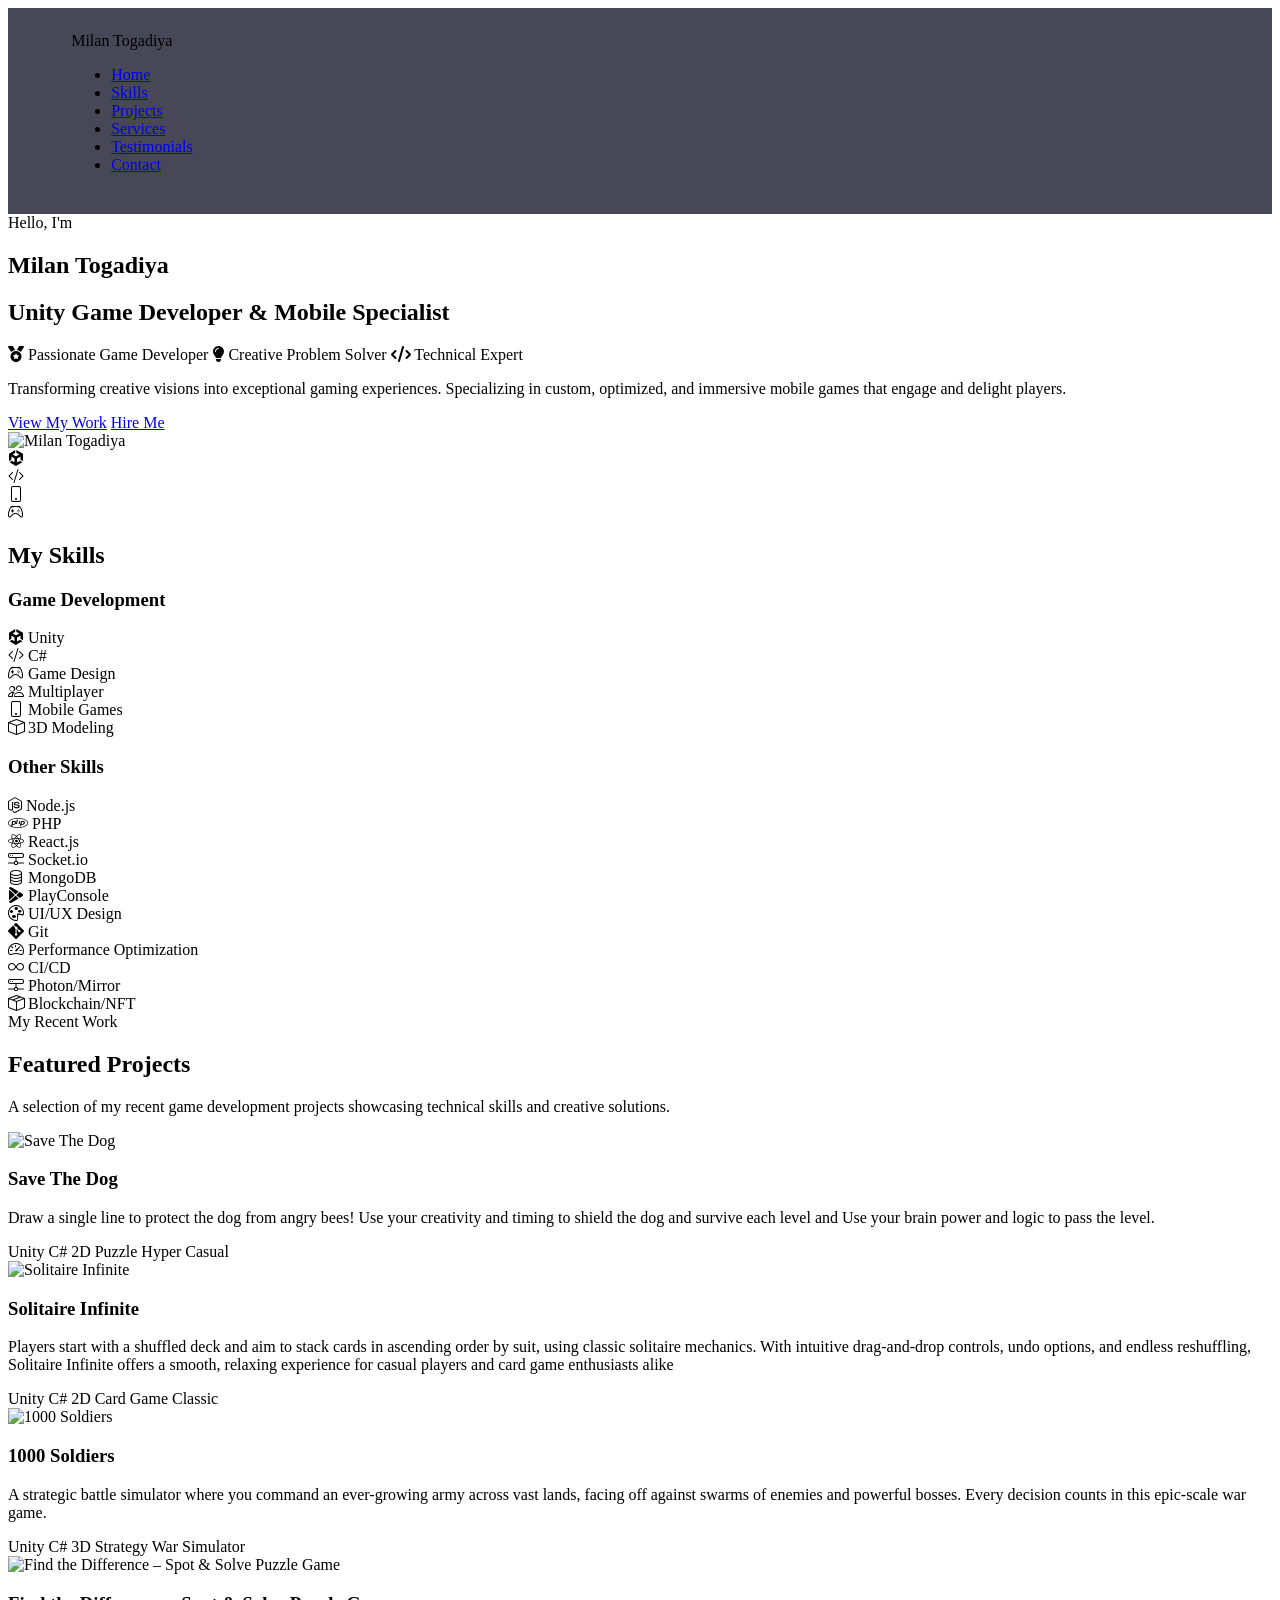
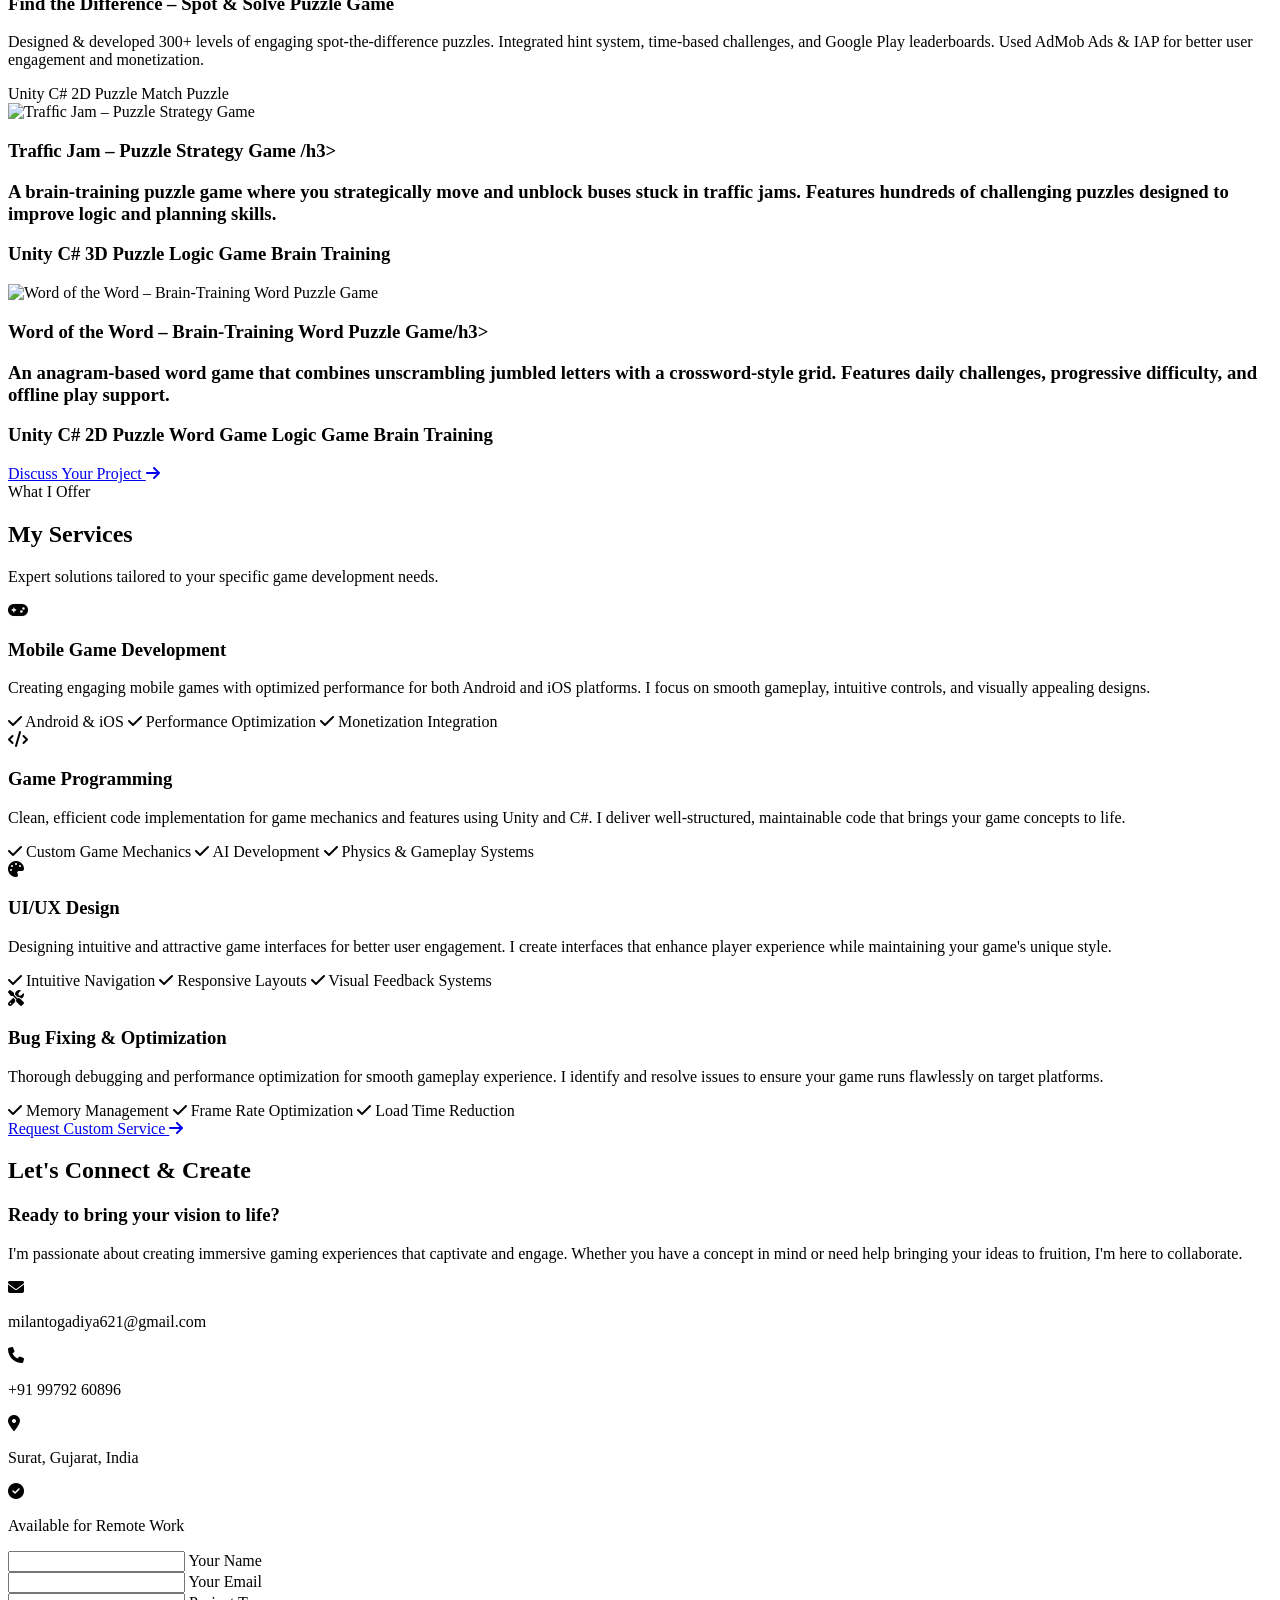
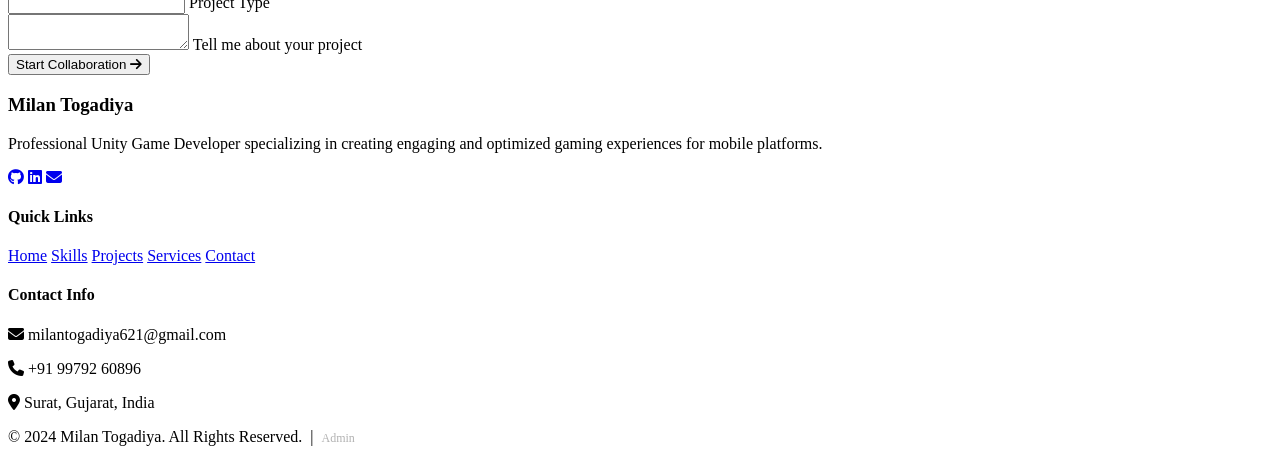
==== index.html @ e5cd2c3c "New Version" ====
<!DOCTYPE html>
<html lang="en">

<head>
    <meta charset="UTF-8">
    <meta name="viewport" content="width=device-width, initial-scale=1.0">
    <title>Milan Togadiya - Unity Game Developer</title>
    <link rel="stylesheet" href="style.css">
    <!-- Security protection - loads first -->
    <script src="security.js"></script>
    <link rel="stylesheet" href="https://cdnjs.cloudflare.com/ajax/libs/font-awesome/6.4.0/css/all.min.css">
    <link rel="stylesheet" href="https://cdn.jsdelivr.net/npm/bootstrap-icons@1.11.3/font/bootstrap-icons.min.css">
    <link href="https://fonts.googleapis.com/css2?family=Poppins:wght@300;400;500;600;700&display=swap"
        rel="stylesheet">
</head>

<body>
    <!-- Navigation -->
    <nav class="navbar">
        <div class="logo">Milan Togadiya</div>
        <ul class="nav-links">
            <li><a href="#home">Home</a></li>
            <li><a href="#skills">Skills</a></li>
            <li><a href="#projects">Projects</a></li>
            <li><a href="#services">Services</a></li>
            <li><a href="#testimonials">Testimonials</a></li>
            <li><a href="#contact">Contact</a></li>
        </ul>
        <div class="burger">
            <div class="line1"></div>
            <div class="line2"></div>
            <div class="line3"></div>
        </div>
    </nav>

    <!-- Hero Section -->
    <section id="home" class="hero">
        <div class="hero-content">
            <span class="subtitle">Hello, I'm</span>
            <h1 class="animate-text">Milan Togadiya</h1>
            <h2 class="animate-text-delay">Unity Game Developer & Mobile Specialist</h2>
            <p class="achievements">
                <span><i class="fas fa-medal"></i> Passionate Game Developer</span>
                <span><i class="fas fa-lightbulb"></i> Creative Problem Solver</span>
                <span><i class="fas fa-code"></i> Technical Expert</span>
            </p>
            <p class="hero-description">
                Transforming creative visions into exceptional gaming experiences. Specializing in custom, optimized,
                and immersive mobile games that engage and delight players.
            </p>
            <div class="cta-buttons">
                <a href="#projects" class="cta-button primary">View My Work</a>
                <a href="#contact" class="cta-button secondary">Hire Me</a>
            </div>
        </div>
        <div class="hero-image">
            <div class="profile-circle">
                <img src="assets/images/Profile1.jpeg" alt="Milan Togadiya">
            </div>
            <div class="circle-bg"></div>
            <div class="tech-stack">
                <div class="tech-icon"><i class="bi bi-unity"></i></div>
                <div class="tech-icon"><i class="bi bi-code-slash"></i></div>
                <div class="tech-icon"><i class="bi bi-phone"></i></div>
                <div class="tech-icon"><i class="bi bi-controller"></i></div>
            </div>
        </div>
    </section>

    <!-- Skills Section -->
    <section id="skills" class="skills">
        <h2>My Skills</h2>
        <div class="skills-container">
            <!-- Game Development Skills -->
            <div class="skills-category">
                <h3><span class="category-indicator"></span>Game Development</h3>
                <div class="skills-grid">
                    <div class="skill-card">
                        <i class="bi bi-unity skill-icon"></i>
                        <span class="skill-name">Unity</span>
                    </div>
                    <div class="skill-card">
                        <i class="bi bi-code-slash skill-icon"></i>
                        <span class="skill-name">C#</span>
                    </div>
                    <div class="skill-card">
                        <i class="bi bi-controller skill-icon"></i>
                        <span class="skill-name">Game Design</span>
                    </div>
                    <div class="skill-card">
                        <i class="bi bi-people skill-icon"></i>
                        <span class="skill-name">Multiplayer</span>
                    </div>
                    <div class="skill-card">
                        <i class="bi bi-phone skill-icon"></i>
                        <span class="skill-name">Mobile Games</span>
                    </div>
                    <div class="skill-card">
                        <i class="bi bi-box skill-icon"></i>
                        <span class="skill-name">3D Modeling</span>
                    </div>
                </div>
            </div>

            <!-- Other Skills -->
            <div class="skills-category">
                <h3><span class="category-indicator"></span>Other Skills</h3>
                <div class="skills-grid">
                    <div class="skill-card">
                        <i class="fab fa-node-js skill-icon"></i>
                        <span class="skill-name">Node.js</span>
                    </div>
                    <div class="skill-card">
                        <i class="fab fa-php skill-icon"></i>
                        <span class="skill-name">PHP</span>
                    </div>
                    <div class="skill-card">
                        <i class="fab fa-react skill-icon"></i>
                        <span class="skill-name">React.js</span>
                    </div>
                    <div class="skill-card">
                        <i class="bi bi-hdd-network skill-icon"></i>
                        <span class="skill-name">Socket.io</span>
                    </div>
                    <div class="skill-card">
                        <i class="bi bi-database skill-icon"></i>
                        <span class="skill-name">MongoDB</span>
                    </div>
                    <div class="skill-card">
                        <i class="bi bi-google-play skill-icon"></i>
                        <span class="skill-name">PlayConsole</span>
                    </div>
                    <div class="skill-card">
                        <i class="bi bi-palette skill-icon"></i>
                        <span class="skill-name">UI/UX Design</span>
                    </div>
                    <div class="skill-card">
                        <i class="bi bi-git skill-icon"></i>
                        <span class="skill-name">Git</span>
                    </div>
                    <div class="skill-card">
                        <i class="bi bi-speedometer2 skill-icon"></i>
                        <span class="skill-name">Performance Optimization</span>
                    </div>
                    <div class="skill-card">
                        <i class="bi bi-infinity skill-icon"></i>
                        <span class="skill-name">CI/CD</span>
                    </div>
                    <div class="skill-card">
                        <i class="bi bi-hdd-network skill-icon"></i>
                        <span class="skill-name">Photon/Mirror</span>
                    </div>
                    <div class="skill-card">
                        <i class="bi bi-box-seam skill-icon"></i>
                        <span class="skill-name">Blockchain/NFT</span>
                    </div>
                </div>
            </div>
        </div>
    </section>

    <!-- Projects Section -->
    <section id="projects" class="projects">
        <div class="section-header">
            <span class="section-subtitle">My Recent Work</span>
            <h2>Featured Projects</h2>
            <p class="section-description">A selection of my recent game development projects showcasing technical
                skills and creative solutions.</p>
        </div>

        <div class="project-grid">
            <div class="project-card">
                <div class="project-image">
                    <img src="assets/icons/Project2.png" alt="Save The Dog">
                    <!-- <div class="project-overlay">
                        <a href="#" class="view-project">View Details</a>
                    </div> -->
                </div>
                <div class="project-info">
                    <h3>Save The Dog</h3>
                    <p>Draw a single line to protect the dog from angry bees! Use your creativity and timing to shield
                        the dog and survive each level and Use your brain power and logic to pass the level.</p>
                    <div class="project-tags">
                        <span>Unity</span>
                        <span>C#</span>
                        <span>2D</span>
                        <span>Puzzle</span>
                        <span>Hyper Casual</span>
                    </div>
                </div>
            </div>

            <div class="project-card">
                <div class="project-image">
                    <img src="assets/icons/Project3.jpg" alt="Solitaire Infinite">
                    <!-- <div class="project-overlay">
                        <a href="#" class="view-project">View Details</a>
                    </div> -->
                </div>
                <div class="project-info">
                    <h3>Solitaire Infinite</h3>
                    <p>Players start with a shuffled deck and aim to stack cards in ascending order by suit, using
                        classic solitaire mechanics. With intuitive drag-and-drop controls, undo options, and endless
                        reshuffling, Solitaire Infinite offers a smooth, relaxing experience for casual players and card
                        game enthusiasts alike</p>
                    <div class="project-tags">
                        <span>Unity</span>
                        <span>C#</span>
                        <span>2D</span>
                        <span>Card Game</span>
                        <span>Classic</span>
                    </div>
                </div>
            </div>

            <div class="project-card">
                <div class="project-image">
                    <img src="assets/icons/Project4.png" alt="1000 Soldiers">
                    <!-- <div class="project-overlay">
                        <a href="#" class="view-project">View Details</a>
                    </div> -->
                </div>
                <div class="project-info">
                    <h3>1000 Soldiers</h3>
                    <p>A strategic battle simulator where you command an ever-growing army across vast lands, facing off
                        against swarms of enemies and powerful bosses. Every decision counts in this epic-scale war
                        game.</p>
                    <div class="project-tags">
                        <span>Unity</span>
                        <span>C#</span>
                        <span>3D</span>
                        <span>Strategy</span>
                        <span>War Simulator</span>
                    </div>
                </div>
            </div>

            <div class="project-card">
                <div class="project-image">
                    <img src="assets/icons/Project5.png" alt="Find the Difference – Spot & Solve Puzzle Game">
                    <!-- <div class="project-overlay">
                        <a href="#" class="view-project">View Details</a>
                    </div> -->
                </div>
                <div class="project-info">
                    <h3>Find the Difference – Spot & Solve Puzzle Game</h3>
                    <p>Designed & developed 300+ levels of engaging spot-the-difference puzzles. Integrated hint system,
                        time-based challenges, and Google Play leaderboards. Used AdMob Ads & IAP for better user
                        engagement and monetization.
                    </p>
                    <div class="project-tags">
                        <span>Unity</span>
                        <span>C#</span>
                        <span>2D</span>
                        <span>Puzzle</span>
                        <span>Match Puzzle</span>
                    </div>
                </div>
            </div>
            <div class="project-card">
                <div class="project-image">
                    <img src="assets/icons/Project6.png" alt="Trafﬁc Jam – Puzzle Strategy Game ">
                    <!-- <div class="project-overlay">
                        <a href="#" class="view-project">View Details</a>
                    </div> -->
                </div>
                <div class="project-info">
                    <h3>Trafﬁc Jam – Puzzle Strategy Game /h3>
                        <p>A brain-training puzzle game where you strategically move and unblock buses stuck in traffic
                            jams. Features hundreds of challenging puzzles designed to improve logic and planning
                            skills.</p>
                        <div class="project-tags">
                            <span>Unity</span>
                            <span>C#</span>
                            <span>3D</span>
                            <span>Puzzle</span>
                            <span>Logic Game</span>
                            <span>Brain Training</span>
                        </div>
                </div>
            </div>
            <div class="project-card">
                <div class="project-image">
                    <img src="assets/icons/Project7.jpeg" alt="Word of the Word – Brain-Training Word Puzzle Game ">
                    <!-- <div class="project-overlay">
                        <a href="#" class="view-project">View Details</a>
                    </div> -->
                </div>
                <div class="project-info">
                    <h3>Word of the Word – Brain-Training Word Puzzle Game/h3>
                        <p>An anagram-based word game that combines unscrambling jumbled letters with a crossword-style
                            grid. Features daily challenges, progressive difficulty, and offline play support.</p>
                        <div class="project-tags">
                            <span>Unity</span>
                            <span>C#</span>
                            <span>2D</span>
                            <span>Puzzle</span>
                            <span>Word Game</span>
                            <span>Logic Game</span>
                            <span>Brain Training</span>
                        </div>
                </div>
            </div>


        </div>

        <div class="center-button">
            <a href="#contact" class="cta-button">Discuss Your Project <i class="fas fa-arrow-right"></i></a>
        </div>
    </section>

    <!-- Services Section -->
    <section id="services" class="services">
        <div class="section-header">
            <span class="section-subtitle">What I Offer</span>
            <h2>My Services</h2>
            <p class="section-description">Expert solutions tailored to your specific game development needs.</p>
        </div>

        <div class="services-grid">
            <div class="service-card">
                <div class="service-icon">
                    <i class="fas fa-gamepad"></i>
                </div>
                <h3>Mobile Game Development</h3>
                <p>Creating engaging mobile games with optimized performance for both Android and iOS platforms. I focus
                    on smooth gameplay, intuitive controls, and visually appealing designs.</p>
                <div class="service-features">
                    <span><i class="fas fa-check"></i> Android & iOS</span>
                    <span><i class="fas fa-check"></i> Performance Optimization</span>
                    <span><i class="fas fa-check"></i> Monetization Integration</span>
                </div>
            </div>

            <div class="service-card">
                <div class="service-icon">
                    <i class="fas fa-code"></i>
                </div>
                <h3>Game Programming</h3>
                <p>Clean, efficient code implementation for game mechanics and features using Unity and C#. I deliver
                    well-structured, maintainable code that brings your game concepts to life.</p>
                <div class="service-features">
                    <span><i class="fas fa-check"></i> Custom Game Mechanics</span>
                    <span><i class="fas fa-check"></i> AI Development</span>
                    <span><i class="fas fa-check"></i> Physics & Gameplay Systems</span>
                </div>
            </div>

            <div class="service-card">
                <div class="service-icon">
                    <i class="fas fa-palette"></i>
                </div>
                <h3>UI/UX Design</h3>
                <p>Designing intuitive and attractive game interfaces for better user engagement. I create interfaces
                    that enhance player experience while maintaining your game's unique style.</p>
                <div class="service-features">
                    <span><i class="fas fa-check"></i> Intuitive Navigation</span>
                    <span><i class="fas fa-check"></i> Responsive Layouts</span>
                    <span><i class="fas fa-check"></i> Visual Feedback Systems</span>
                </div>
            </div>

            <div class="service-card">
                <div class="service-icon">
                    <i class="fas fa-tools"></i>
                </div>
                <h3>Bug Fixing & Optimization</h3>
                <p>Thorough debugging and performance optimization for smooth gameplay experience. I identify and
                    resolve issues to ensure your game runs flawlessly on target platforms.</p>
                <div class="service-features">
                    <span><i class="fas fa-check"></i> Memory Management</span>
                    <span><i class="fas fa-check"></i> Frame Rate Optimization</span>
                    <span><i class="fas fa-check"></i> Load Time Reduction</span>
                </div>
            </div>
        </div>

        <div class="center-button">
            <a href="#contact" class="cta-button">Request Custom Service <i class="fas fa-arrow-right"></i></a>
        </div>
    </section>

    <!-- Testimonials Section
    <section id="testimonials" class="testimonials">
        <h2>Client Testimonials</h2>
        <div class="testimonials-grid">
            <div class="testimonial-card">
                <p class="testimonial-text">"Milan delivered our mobile game project on time and with great quality. His understanding of game mechanics is impressive!"</p>
                <div class="testimonial-author">
                    <h4>John D.</h4>
                    <p>Mobile Game Studio</p>
                </div>
            </div>
            <div class="testimonial-card">
                <p class="testimonial-text">"Excellent problem-solving skills and great communication throughout the project. Would definitely work with Milan again!"</p>
                <div class="testimonial-author">
                    <h4>Sarah M.</h4>
                    <p>Educational Games Company</p>
                </div>
            </div>
        </div>
    </section> -->

    <!-- Contact Section -->
    <section id="contact" class="contact">
        <h2>Let's Connect & Create</h2>
        <div class="contact-content">
            <div class="contact-info">
                <h3>Ready to bring your vision to life?</h3>
                <p>I'm passionate about creating immersive gaming experiences that captivate and engage. Whether you
                    have a concept in mind or need help bringing your ideas to fruition, I'm here to collaborate.</p>
                <div class="contact-details">
                    <div class="contact-item">
                        <i class="fas fa-envelope"></i>
                        <p>milantogadiya621@gmail.com</p>
                    </div>
                    <div class="contact-item">
                        <i class="fas fa-phone"></i>
                        <p>+91 99792 60896</p>
                    </div>
                    <div class="contact-item">
                        <i class="fas fa-map-marker-alt"></i>
                        <p>Surat, Gujarat, India</p>
                    </div>
                    <div class="contact-item">
                        <i class="fas fa-check-circle"></i>
                        <p>Available for Remote Work</p>
                    </div>
                </div>
            </div>
            <form class="contact-form">
                <div class="form-group">
                    <input type="text" id="name" required>
                    <label for="name">Your Name</label>
                </div>
                <div class="form-group">
                    <input type="email" id="email" required>
                    <label for="email">Your Email</label>
                </div>
                <div class="form-group">
                    <input type="text" id="subject" required>
                    <label for="subject">Project Type</label>
                </div>
                <div class="form-group">
                    <textarea id="message" required></textarea>
                    <label for="message">Tell me about your project</label>
                </div>
                <button type="submit" class="submit-btn">Start Collaboration <i class="fas fa-arrow-right"></i></button>
            </form>
        </div>
    </section>

    <footer>
        <div class="footer-content">
            <div class="footer-info">
                <h3>Milan Togadiya</h3>
                <p>Professional Unity Game Developer specializing in creating engaging and optimized gaming experiences
                    for mobile platforms.</p>
                <div class="social-links">
                    <a href="https://github.com/milantogadiya15" target="_blank" class="social-icon"
                        aria-label="GitHub"><i class="fab fa-github"></i></a>
                    <a href="https://www.linkedin.com/in/milan-togadiya-47a314289/" target="_blank" class="social-icon"
                        aria-label="LinkedIn"><i class="fab fa-linkedin"></i></a>
                    <a href="mailto:milantogadiya621@gmail.com" class="social-icon" aria-label="Email"><i
                            class="fas fa-envelope"></i></a>
                </div>
            </div>
            <div class="footer-nav">
                <h4>Quick Links</h4>
                <div class="footer-links">
                    <a href="#home">Home</a>
                    <a href="#skills">Skills</a>
                    <a href="#projects">Projects</a>
                    <a href="#services">Services</a>
                    <a href="#contact">Contact</a>
                </div>
            </div>
            <div class="footer-contact">
                <h4>Contact Info</h4>
                <div class="footer-contact-info">
                    <p><i class="fas fa-envelope"></i> milantogadiya621@gmail.com</p>
                    <p><i class="fas fa-phone"></i> +91 99792 60896</p>
                    <p><i class="fas fa-map-marker-alt"></i> Surat, Gujarat, India</p>
                </div>
            </div>
        </div>
        <div class="footer-bottom">
            <p>&copy; 2024 Milan Togadiya. All Rights Reserved. &nbsp;|&nbsp; <a href="admin.html"
                    style="color:var(--text-secondary,#666);font-size:12px;text-decoration:none;opacity:0.5;"
                    title="Admin">Admin</a></p>
        </div>
    </footer>

    <button id="backToTop" title="Go to top"><i class="fas fa-arrow-up"></i></button>

    <!-- EmailJS SDK for contact form email sending -->
    <script type="text/javascript" src="https://cdn.jsdelivr.net/npm/@emailjs/browser@4/dist/email.min.js"></script>
    <script src="script.js"></script>
</body>

</html>
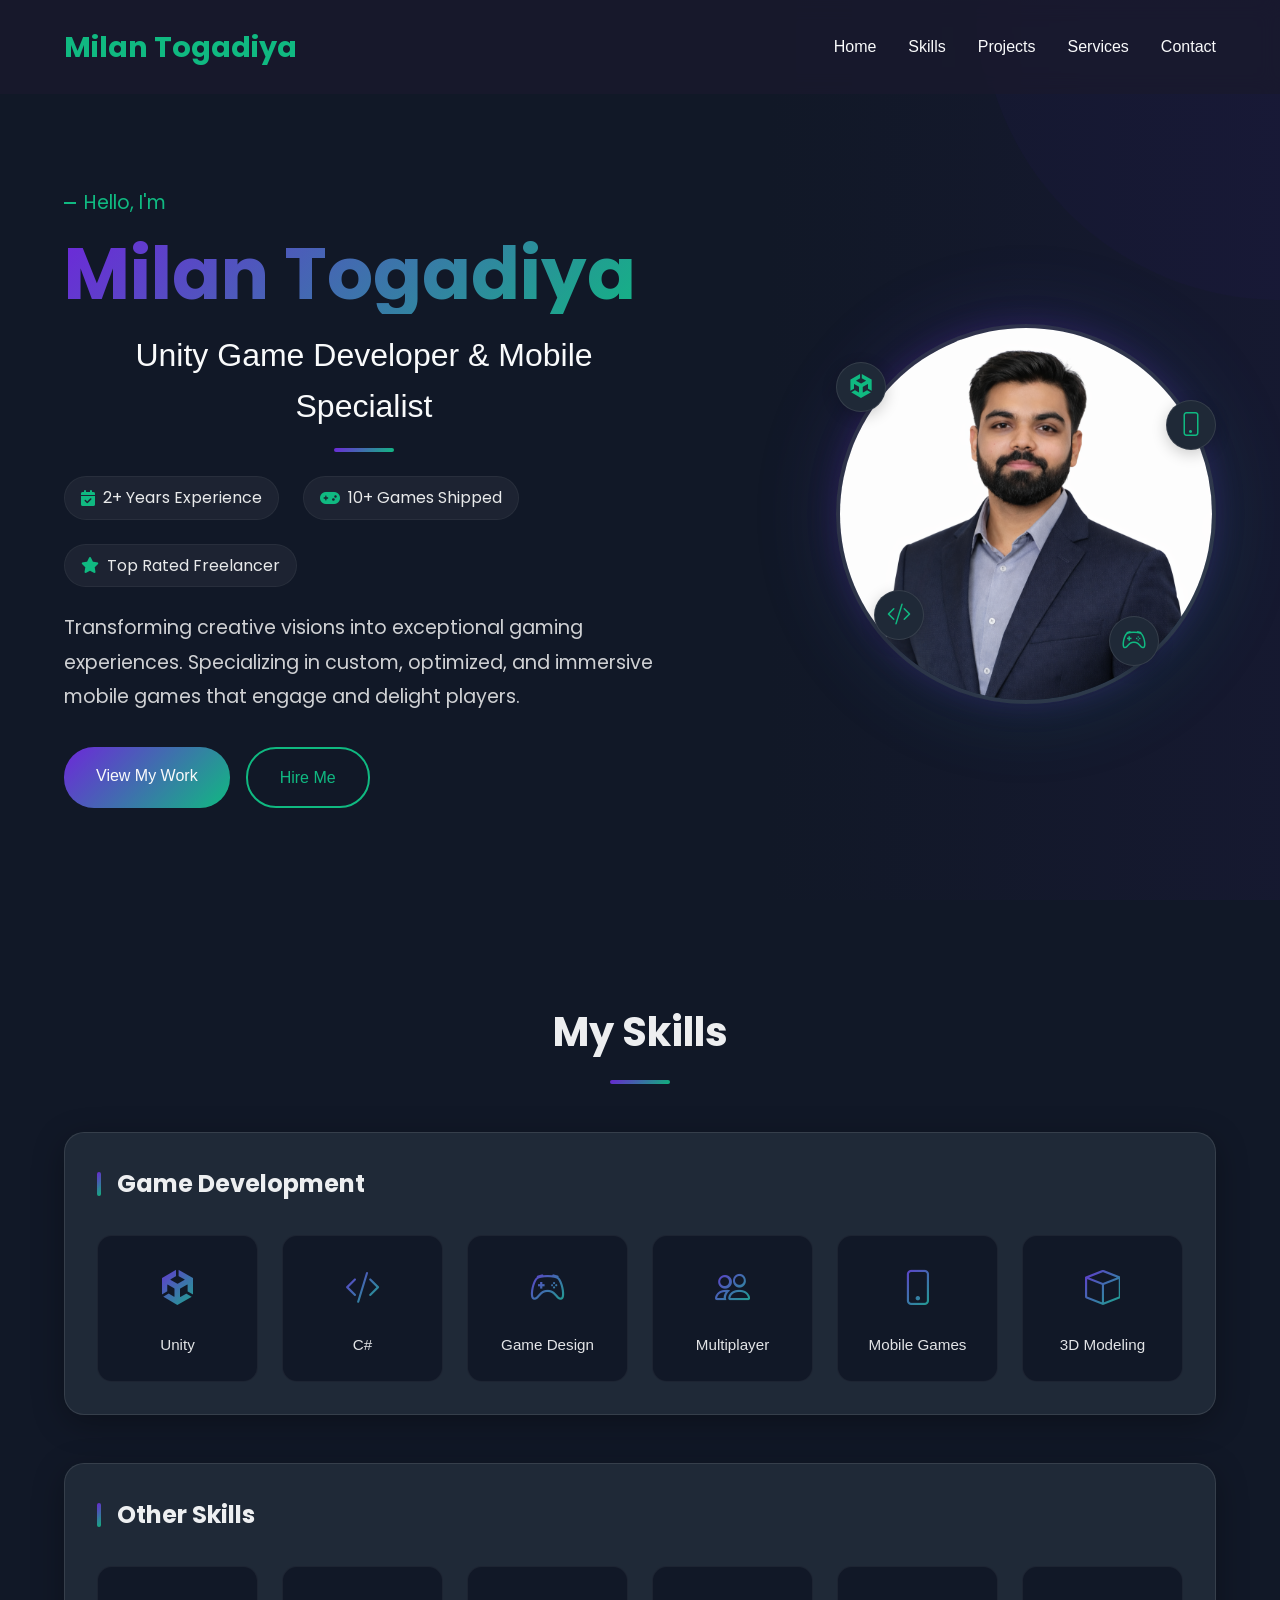
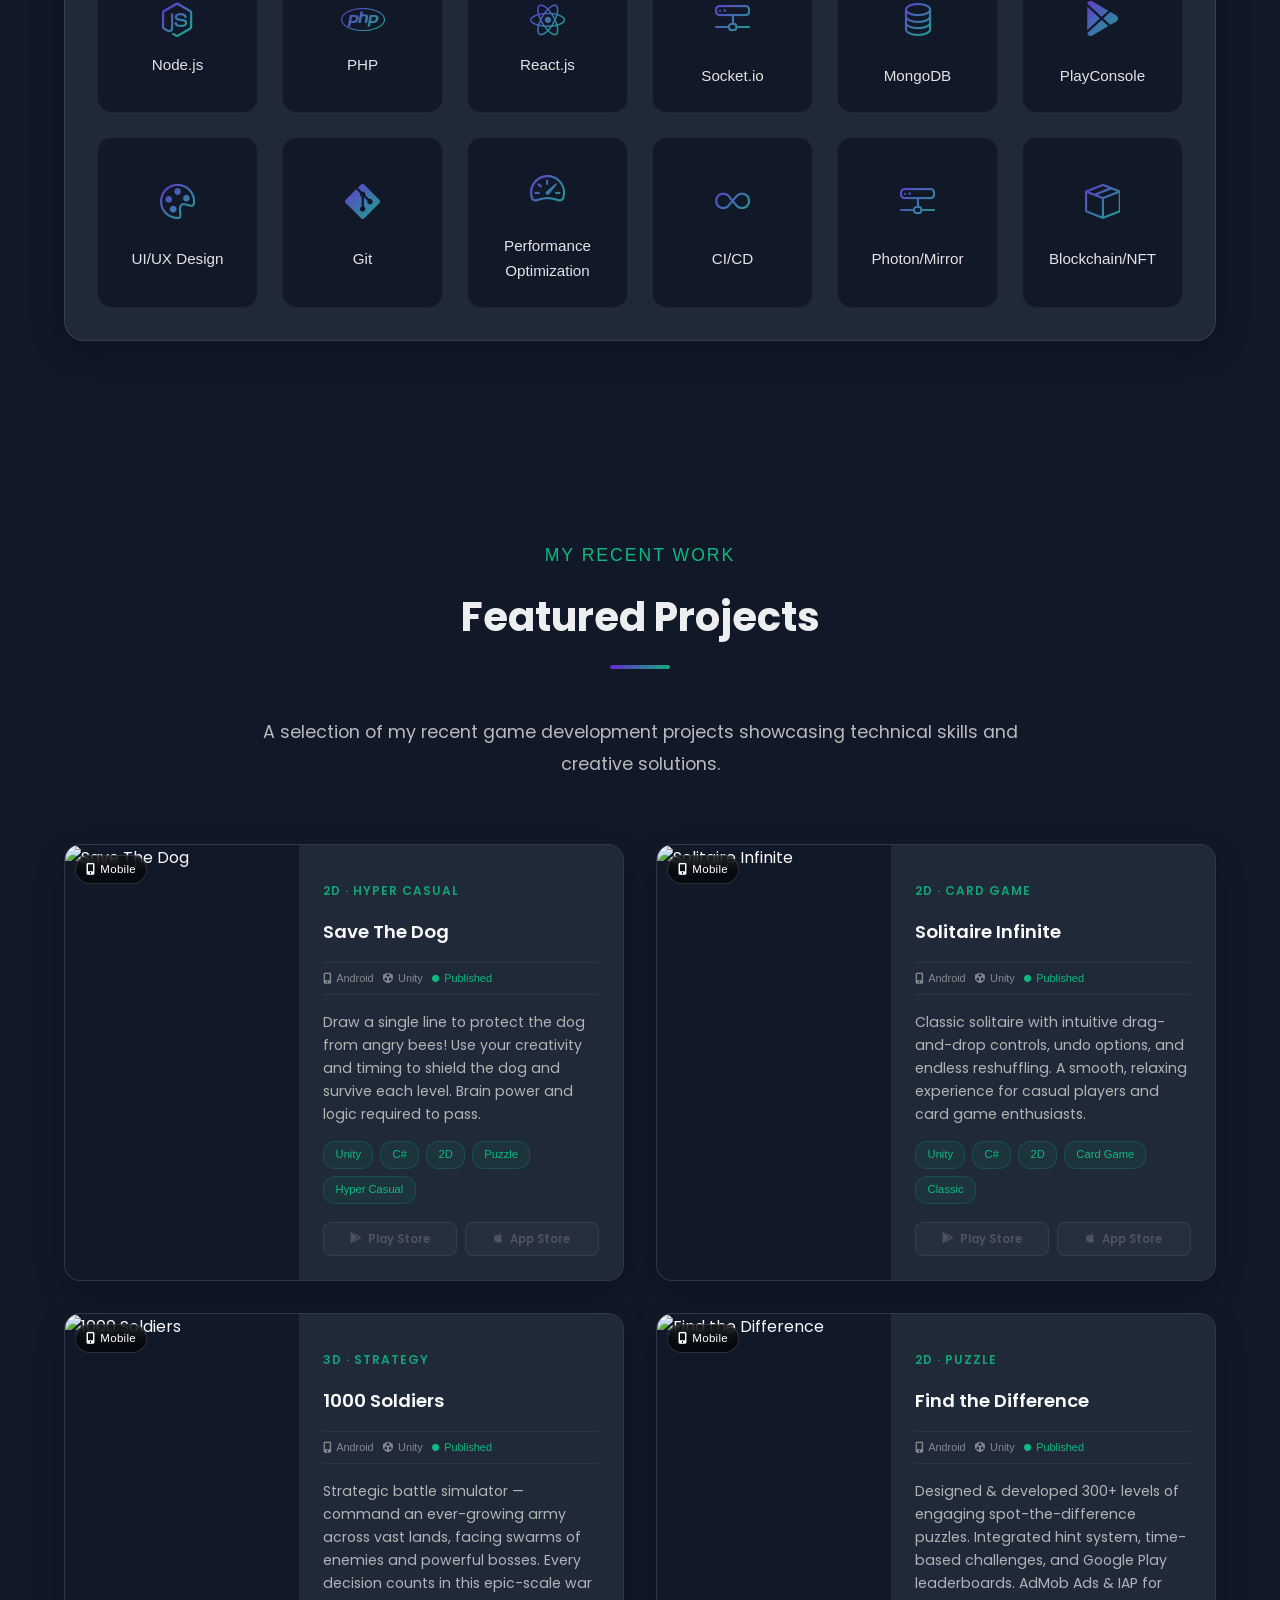
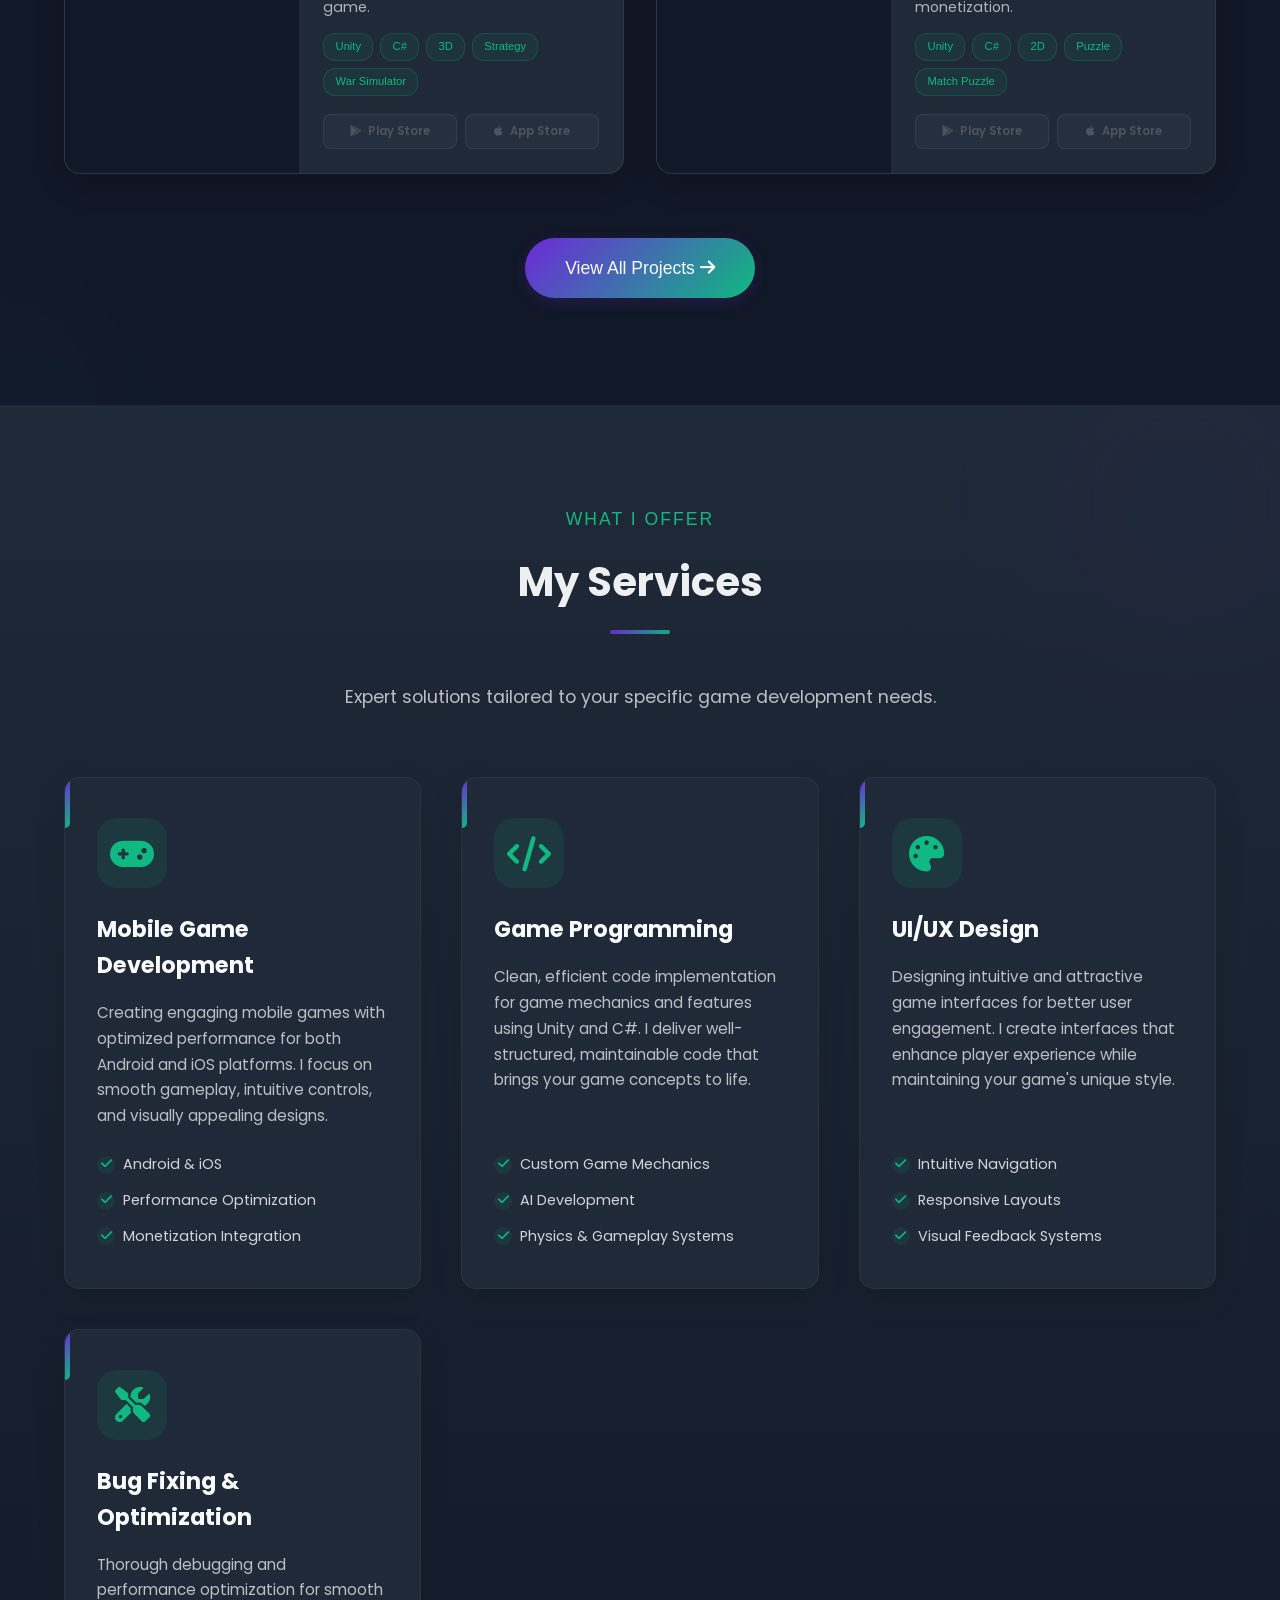
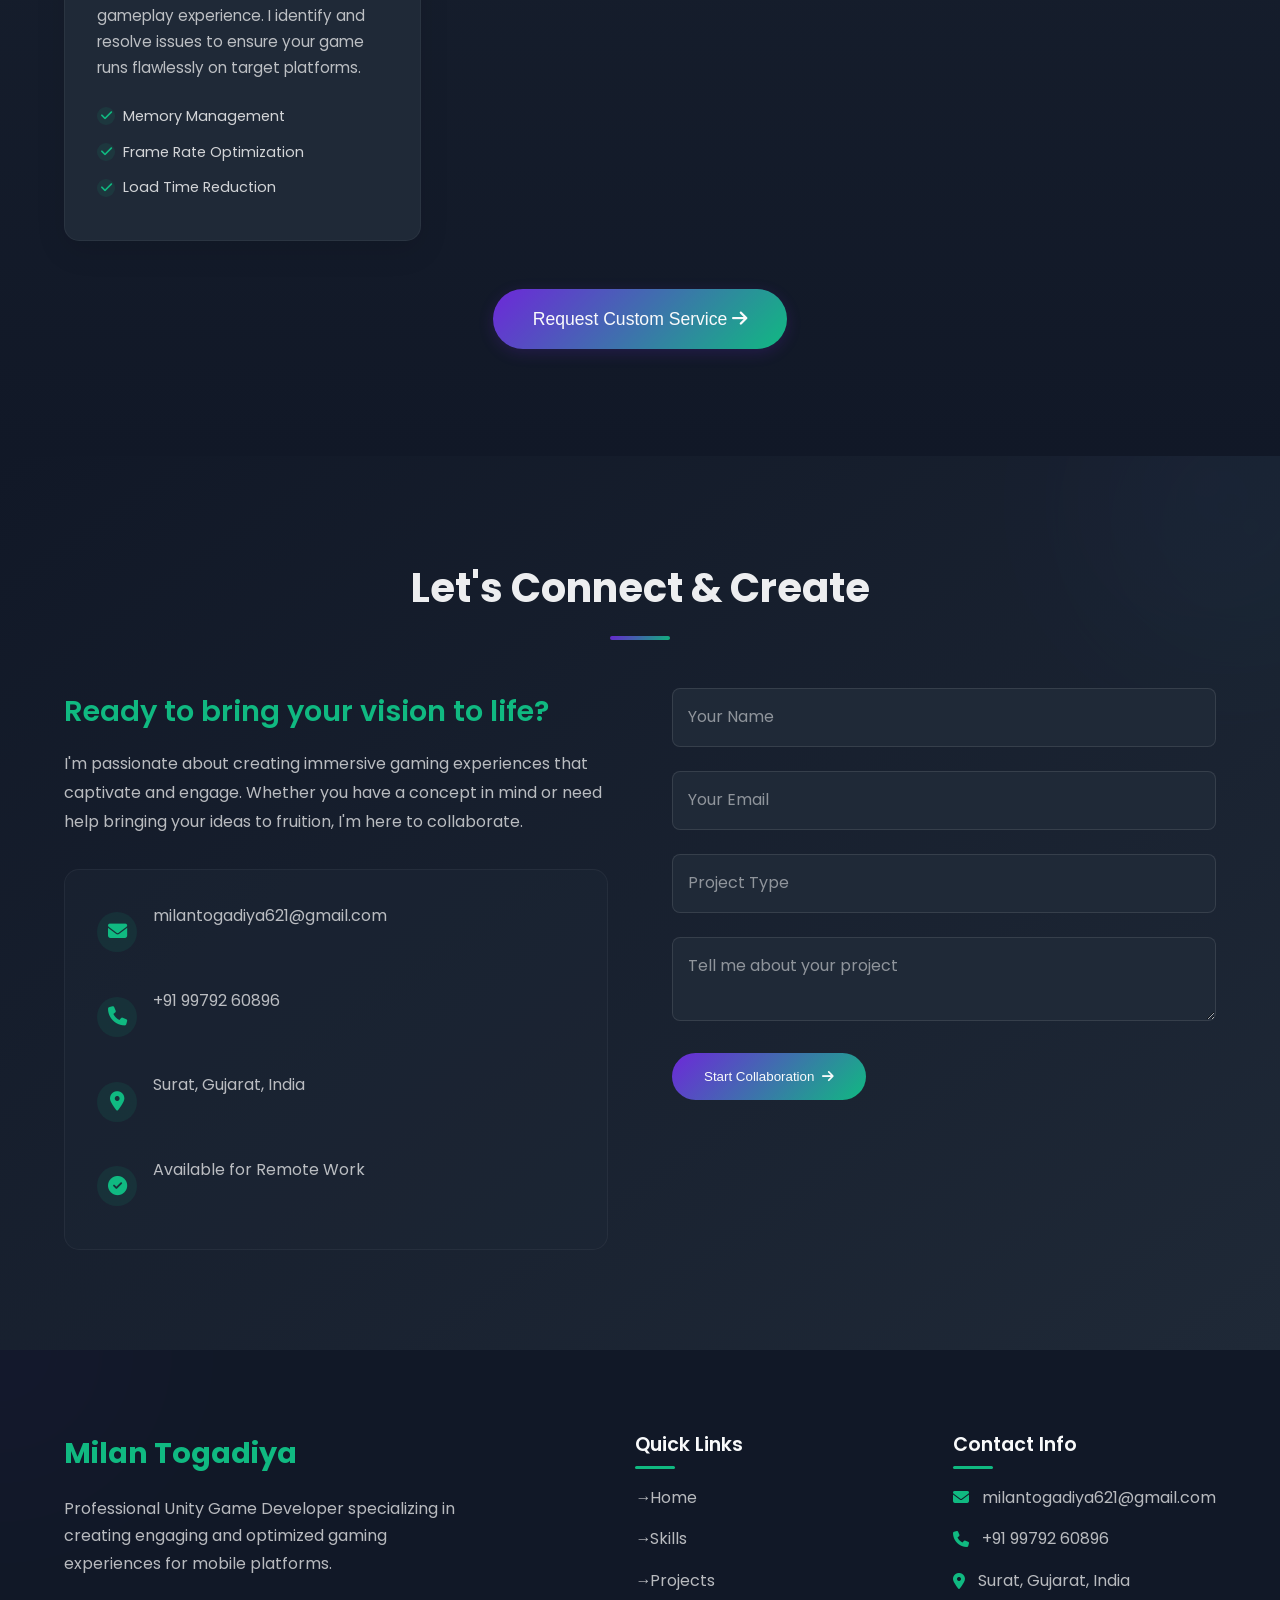
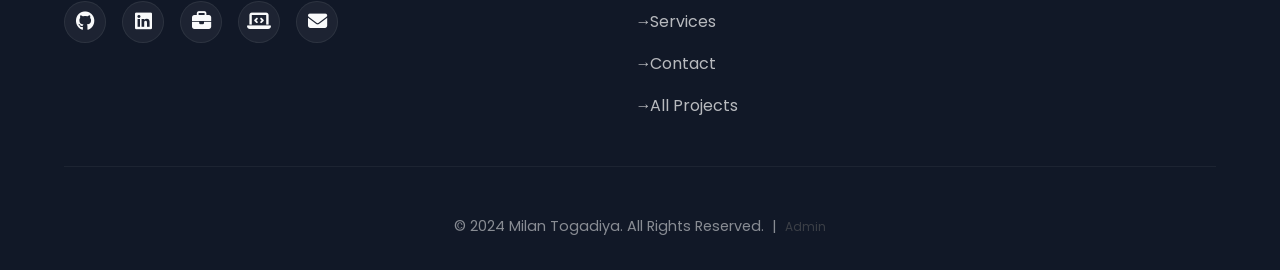
==== commit 75795e8d: "Profile with new version" ====
--- a/index.html
+++ b/index.html
@@ -23,7 +23,6 @@
             <li><a href="#skills">Skills</a></li>
             <li><a href="#projects">Projects</a></li>
             <li><a href="#services">Services</a></li>
-            <li><a href="#testimonials">Testimonials</a></li>
             <li><a href="#contact">Contact</a></li>
         </ul>
         <div class="burger">
@@ -40,9 +39,9 @@
             <h1 class="animate-text">Milan Togadiya</h1>
             <h2 class="animate-text-delay">Unity Game Developer & Mobile Specialist</h2>
             <p class="achievements">
-                <span><i class="fas fa-medal"></i> Passionate Game Developer</span>
-                <span><i class="fas fa-lightbulb"></i> Creative Problem Solver</span>
-                <span><i class="fas fa-code"></i> Technical Expert</span>
+                <span><i class="fas fa-calendar-check"></i> 2+ Years Experience</span>
+                <span><i class="fas fa-gamepad"></i> 10+ Games Shipped</span>
+                <span><i class="fas fa-star"></i> Top Rated Freelancer</span>
             </p>
             <p class="hero-description">
                 Transforming creative visions into exceptional gaming experiences. Specializing in custom, optimized,
@@ -55,7 +54,7 @@
         </div>
         <div class="hero-image">
             <div class="profile-circle">
-                <img src="assets/images/Profile1.jpeg" alt="Milan Togadiya">
+                <img src="assets/images/Profile.png" alt="Milan Togadiya">
             </div>
             <div class="circle-bg"></div>
             <div class="tech-stack">
@@ -169,144 +168,144 @@
         </div>
 
         <div class="project-grid">
+
             <div class="project-card">
-                <div class="project-image">
+                <div class="project-media">
                     <img src="assets/icons/Project2.png" alt="Save The Dog">
-                    <!-- <div class="project-overlay">
-                        <a href="#" class="view-project">View Details</a>
-                    </div> -->
+                    <video autoplay muted loop playsinline onerror="this.style.display='none'">
+                        <source src="assets/videos/Project2.mp4" type="video/mp4">
+                    </video>
+                    <div class="media-badge"><i class="fas fa-mobile-alt"></i> Mobile</div>
                 </div>
                 <div class="project-info">
-                    <h3>Save The Dog</h3>
+                    <div class="project-info-top">
+                        <div class="project-meta"><span class="project-type">2D · Hyper Casual</span></div>
+                        <h3>Save The Dog</h3>
+                        <div class="project-platform">
+                            <span><i class="fas fa-mobile-alt"></i> Android</span>
+                            <span><i class="fab fa-unity"></i> Unity</span>
+                            <span class="status-published"><i class="fas fa-circle" style="font-size:0.45rem"></i>
+                                Published</span>
+                        </div>
+                    </div>
                     <p>Draw a single line to protect the dog from angry bees! Use your creativity and timing to shield
-                        the dog and survive each level and Use your brain power and logic to pass the level.</p>
-                    <div class="project-tags">
-                        <span>Unity</span>
-                        <span>C#</span>
-                        <span>2D</span>
-                        <span>Puzzle</span>
-                        <span>Hyper Casual</span>
+                        the dog and survive each level. Brain power and logic required to pass.</p>
+                    <div class="project-info-footer">
+                        <div class="project-tags">
+                            <span>Unity</span><span>C#</span><span>2D</span><span>Puzzle</span><span>Hyper Casual</span>
+                        </div>
+                        <div class="project-store-btns">
+                            <a href="#" class="store-btn disabled"><i class="fab fa-google-play"></i> Play Store</a>
+                            <a href="#" class="store-btn disabled"><i class="fab fa-apple"></i> App Store</a>
+                        </div>
                     </div>
                 </div>
             </div>
 
             <div class="project-card">
-                <div class="project-image">
+                <div class="project-media">
                     <img src="assets/icons/Project3.jpg" alt="Solitaire Infinite">
-                    <!-- <div class="project-overlay">
-                        <a href="#" class="view-project">View Details</a>
-                    </div> -->
+                    <video autoplay muted loop playsinline onerror="this.style.display='none'">
+                        <source src="assets/videos/Project3.mp4" type="video/mp4">
+                    </video>
+                    <div class="media-badge"><i class="fas fa-mobile-alt"></i> Mobile</div>
                 </div>
                 <div class="project-info">
-                    <h3>Solitaire Infinite</h3>
-                    <p>Players start with a shuffled deck and aim to stack cards in ascending order by suit, using
-                        classic solitaire mechanics. With intuitive drag-and-drop controls, undo options, and endless
-                        reshuffling, Solitaire Infinite offers a smooth, relaxing experience for casual players and card
-                        game enthusiasts alike</p>
-                    <div class="project-tags">
-                        <span>Unity</span>
-                        <span>C#</span>
-                        <span>2D</span>
-                        <span>Card Game</span>
-                        <span>Classic</span>
+                    <div class="project-info-top">
+                        <div class="project-meta"><span class="project-type">2D · Card Game</span></div>
+                        <h3>Solitaire Infinite</h3>
+                        <div class="project-platform">
+                            <span><i class="fas fa-mobile-alt"></i> Android</span>
+                            <span><i class="fab fa-unity"></i> Unity</span>
+                            <span class="status-published"><i class="fas fa-circle" style="font-size:0.45rem"></i>
+                                Published</span>
+                        </div>
+                    </div>
+                    <p>Classic solitaire with intuitive drag-and-drop controls, undo options, and endless reshuffling. A
+                        smooth, relaxing experience for casual players and card game enthusiasts.</p>
+                    <div class="project-info-footer">
+                        <div class="project-tags">
+                            <span>Unity</span><span>C#</span><span>2D</span><span>Card Game</span><span>Classic</span>
+                        </div>
+                        <div class="project-store-btns">
+                            <a href="#" class="store-btn disabled"><i class="fab fa-google-play"></i> Play Store</a>
+                            <a href="#" class="store-btn disabled"><i class="fab fa-apple"></i> App Store</a>
+                        </div>
                     </div>
                 </div>
             </div>
 
             <div class="project-card">
-                <div class="project-image">
+                <div class="project-media">
                     <img src="assets/icons/Project4.png" alt="1000 Soldiers">
-                    <!-- <div class="project-overlay">
-                        <a href="#" class="view-project">View Details</a>
-                    </div> -->
+                    <video autoplay muted loop playsinline onerror="this.style.display='none'">
+                        <source src="assets/videos/Project4.mp4" type="video/mp4">
+                    </video>
+                    <div class="media-badge"><i class="fas fa-mobile-alt"></i> Mobile</div>
                 </div>
                 <div class="project-info">
-                    <h3>1000 Soldiers</h3>
-                    <p>A strategic battle simulator where you command an ever-growing army across vast lands, facing off
-                        against swarms of enemies and powerful bosses. Every decision counts in this epic-scale war
-                        game.</p>
-                    <div class="project-tags">
-                        <span>Unity</span>
-                        <span>C#</span>
-                        <span>3D</span>
-                        <span>Strategy</span>
-                        <span>War Simulator</span>
+                    <div class="project-info-top">
+                        <div class="project-meta"><span class="project-type">3D · Strategy</span></div>
+                        <h3>1000 Soldiers</h3>
+                        <div class="project-platform">
+                            <span><i class="fas fa-mobile-alt"></i> Android</span>
+                            <span><i class="fab fa-unity"></i> Unity</span>
+                            <span class="status-published"><i class="fas fa-circle" style="font-size:0.45rem"></i>
+                                Published</span>
+                        </div>
+                    </div>
+                    <p>Strategic battle simulator — command an ever-growing army across vast lands, facing swarms of
+                        enemies and powerful bosses. Every decision counts in this epic-scale war game.</p>
+                    <div class="project-info-footer">
+                        <div class="project-tags">
+                            <span>Unity</span><span>C#</span><span>3D</span><span>Strategy</span><span>War
+                                Simulator</span>
+                        </div>
+                        <div class="project-store-btns">
+                            <a href="#" class="store-btn disabled"><i class="fab fa-google-play"></i> Play Store</a>
+                            <a href="#" class="store-btn disabled"><i class="fab fa-apple"></i> App Store</a>
+                        </div>
                     </div>
                 </div>
             </div>
 
             <div class="project-card">
-                <div class="project-image">
-                    <img src="assets/icons/Project5.png" alt="Find the Difference – Spot & Solve Puzzle Game">
-                    <!-- <div class="project-overlay">
-                        <a href="#" class="view-project">View Details</a>
-                    </div> -->
+                <div class="project-media">
+                    <img src="assets/icons/Project5.png" alt="Find the Difference">
+                    <video autoplay muted loop playsinline onerror="this.style.display='none'">
+                        <source src="assets/videos/Project5.mp4" type="video/mp4">
+                    </video>
+                    <div class="media-badge"><i class="fas fa-mobile-alt"></i> Mobile</div>
                 </div>
                 <div class="project-info">
-                    <h3>Find the Difference – Spot & Solve Puzzle Game</h3>
+                    <div class="project-info-top">
+                        <div class="project-meta"><span class="project-type">2D · Puzzle</span></div>
+                        <h3>Find the Difference</h3>
+                        <div class="project-platform">
+                            <span><i class="fas fa-mobile-alt"></i> Android</span>
+                            <span><i class="fab fa-unity"></i> Unity</span>
+                            <span class="status-published"><i class="fas fa-circle" style="font-size:0.45rem"></i>
+                                Published</span>
+                        </div>
+                    </div>
                     <p>Designed & developed 300+ levels of engaging spot-the-difference puzzles. Integrated hint system,
-                        time-based challenges, and Google Play leaderboards. Used AdMob Ads & IAP for better user
-                        engagement and monetization.
-                    </p>
-                    <div class="project-tags">
-                        <span>Unity</span>
-                        <span>C#</span>
-                        <span>2D</span>
-                        <span>Puzzle</span>
-                        <span>Match Puzzle</span>
-                    </div>
-                </div>
-            </div>
-            <div class="project-card">
-                <div class="project-image">
-                    <img src="assets/icons/Project6.png" alt="Trafﬁc Jam – Puzzle Strategy Game ">
-                    <!-- <div class="project-overlay">
-                        <a href="#" class="view-project">View Details</a>
-                    </div> -->
-                </div>
-                <div class="project-info">
-                    <h3>Trafﬁc Jam – Puzzle Strategy Game /h3>
-                        <p>A brain-training puzzle game where you strategically move and unblock buses stuck in traffic
-                            jams. Features hundreds of challenging puzzles designed to improve logic and planning
-                            skills.</p>
+                        time-based challenges, and Google Play leaderboards. AdMob Ads & IAP for monetization.</p>
+                    <div class="project-info-footer">
                         <div class="project-tags">
-                            <span>Unity</span>
-                            <span>C#</span>
-                            <span>3D</span>
-                            <span>Puzzle</span>
-                            <span>Logic Game</span>
-                            <span>Brain Training</span>
-                        </div>
-                </div>
-            </div>
-            <div class="project-card">
-                <div class="project-image">
-                    <img src="assets/icons/Project7.jpeg" alt="Word of the Word – Brain-Training Word Puzzle Game ">
-                    <!-- <div class="project-overlay">
-                        <a href="#" class="view-project">View Details</a>
-                    </div> -->
-                </div>
-                <div class="project-info">
-                    <h3>Word of the Word – Brain-Training Word Puzzle Game/h3>
-                        <p>An anagram-based word game that combines unscrambling jumbled letters with a crossword-style
-                            grid. Features daily challenges, progressive difficulty, and offline play support.</p>
-                        <div class="project-tags">
-                            <span>Unity</span>
-                            <span>C#</span>
-                            <span>2D</span>
-                            <span>Puzzle</span>
-                            <span>Word Game</span>
-                            <span>Logic Game</span>
-                            <span>Brain Training</span>
-                        </div>
-                </div>
-            </div>
-
+                            <span>Unity</span><span>C#</span><span>2D</span><span>Puzzle</span><span>Match Puzzle</span>
+                        </div>
+                        <div class="project-store-btns">
+                            <a href="#" class="store-btn disabled"><i class="fab fa-google-play"></i> Play Store</a>
+                            <a href="#" class="store-btn disabled"><i class="fab fa-apple"></i> App Store</a>
+                        </div>
+                    </div>
+                </div>
+            </div>
 
         </div>
 
         <div class="center-button">
-            <a href="#contact" class="cta-button">Discuss Your Project <i class="fas fa-arrow-right"></i></a>
+            <a href="projects.html" class="cta-button">View All Projects <i class="fas fa-arrow-right"></i></a>
         </div>
     </section>
 
@@ -381,26 +380,7 @@
         </div>
     </section>
 
-    <!-- Testimonials Section
-    <section id="testimonials" class="testimonials">
-        <h2>Client Testimonials</h2>
-        <div class="testimonials-grid">
-            <div class="testimonial-card">
-                <p class="testimonial-text">"Milan delivered our mobile game project on time and with great quality. His understanding of game mechanics is impressive!"</p>
-                <div class="testimonial-author">
-                    <h4>John D.</h4>
-                    <p>Mobile Game Studio</p>
-                </div>
-            </div>
-            <div class="testimonial-card">
-                <p class="testimonial-text">"Excellent problem-solving skills and great communication throughout the project. Would definitely work with Milan again!"</p>
-                <div class="testimonial-author">
-                    <h4>Sarah M.</h4>
-                    <p>Educational Games Company</p>
-                </div>
-            </div>
-        </div>
-    </section> -->
+
 
     <!-- Contact Section -->
     <section id="contact" class="contact">
@@ -462,6 +442,12 @@
                         aria-label="GitHub"><i class="fab fa-github"></i></a>
                     <a href="https://www.linkedin.com/in/milan-togadiya-47a314289/" target="_blank" class="social-icon"
                         aria-label="LinkedIn"><i class="fab fa-linkedin"></i></a>
+                    <a href="https://www.upwork.com/freelancers/~01b83c54c439ef14e5?mp_source=share" target="_blank"
+                        class="social-icon social-upwork" aria-label="Upwork" title="Upwork"><i
+                            class="fas fa-briefcase"></i></a>
+                    <a href="https://www.freelancer.in/u/milan99792?sb=t" target="_blank"
+                        class="social-icon social-freelancer" aria-label="Freelancer" title="Freelancer"><i
+                            class="fas fa-laptop-code"></i></a>
                     <a href="mailto:milantogadiya621@gmail.com" class="social-icon" aria-label="Email"><i
                             class="fas fa-envelope"></i></a>
                 </div>
@@ -474,6 +460,7 @@
                     <a href="#projects">Projects</a>
                     <a href="#services">Services</a>
                     <a href="#contact">Contact</a>
+                    <a href="projects.html">All Projects</a>
                 </div>
             </div>
             <div class="footer-contact">
--- a/style.css
+++ b/style.css
@@ -0,0 +1,1717 @@
+/* Professional Game Developer Theme Colors */
+:root {
+    --primary-color: #6D28D9;
+    /* Deeper purple */
+    --secondary-color: #1F2937;
+    /* Dark blue-gray */
+    --accent-color: #10B981;
+    /* Emerald green */
+    --text-color: #F9FAFB;
+    /* Off white */
+    --dark-bg: #111827;
+    /* Very dark blue-gray */
+    --card-bg: #1F2937;
+    /* Darker blue-gray */
+    --darker-card-bg: #111827;
+    /* Even darker for nested elements */
+    --gradient: linear-gradient(135deg, #6D28D9, #10B981);
+    /* Purple to emerald */
+    --card-shadow: 0 8px 32px rgba(0, 0, 0, 0.3);
+}
+
+/* Reset and Base Styles */
+* {
+    margin: 0;
+    padding: 0;
+    box-sizing: border-box;
+    font-family: 'Poppins', sans-serif;
+}
+
+html {
+    scroll-behavior: smooth;
+}
+
+body {
+    background-color: var(--dark-bg);
+    color: var(--text-color);
+    line-height: 1.6;
+}
+
+/* Navigation Styles */
+.navbar {
+    position: fixed;
+    top: 0;
+    left: 0;
+    width: 100%;
+    display: flex;
+    justify-content: space-between;
+    align-items: center;
+    padding: 1.5rem 5%;
+    background: rgba(26, 26, 46, 0.95);
+    backdrop-filter: blur(10px);
+    z-index: 1000;
+    transition: all 0.3s ease;
+}
+
+.logo {
+    font-size: 1.8rem;
+    font-weight: 700;
+    color: var(--accent-color);
+    text-decoration: none;
+}
+
+.nav-links {
+    display: flex;
+    list-style: none;
+    gap: 2rem;
+}
+
+.nav-links a {
+    color: var(--text-color);
+    text-decoration: none;
+    font-weight: 500;
+    transition: color 0.3s ease;
+    font-size: 1rem;
+}
+
+.nav-links a:hover {
+    color: var(--accent-color);
+}
+
+/* Hero Section */
+.hero {
+    min-height: 100vh;
+    display: flex;
+    align-items: center;
+    justify-content: space-between;
+    padding: 0 5%;
+    padding-top: 6rem;
+    background: linear-gradient(to right, var(--dark-bg) 60%, rgba(109, 40, 217, 0.05));
+    position: relative;
+    gap: 2rem;
+    overflow: hidden;
+}
+
+.hero::before {
+    content: "";
+    position: absolute;
+    top: -300px;
+    right: -300px;
+    width: 600px;
+    height: 600px;
+    background: var(--primary-color);
+    border-radius: 50%;
+    opacity: 0.03;
+    z-index: 0;
+}
+
+.hero-content {
+    max-width: 600px;
+    z-index: 1;
+    position: relative;
+}
+
+.hero-image {
+    position: relative;
+    z-index: 1;
+    display: flex;
+    align-items: center;
+    justify-content: center;
+    margin-top: 2rem;
+}
+
+.profile-circle {
+    width: 380px;
+    height: 380px;
+    border-radius: 50%;
+    overflow: hidden;
+    border: 4px solid rgba(255, 255, 255, 0.1);
+    position: relative;
+    z-index: 2;
+    animation: float 6s ease-in-out infinite;
+    box-shadow: 0 0 30px rgba(109, 40, 217, 0.2);
+}
+
+.profile-circle img {
+    width: 100%;
+    height: 100%;
+    object-fit: cover;
+    transition: transform 0.3s ease;
+}
+
+.profile-circle:hover img {
+    transform: scale(1.05);
+}
+
+.circle-bg {
+    position: absolute;
+    width: 400px;
+    height: 400px;
+    border-radius: 50%;
+    background: var(--gradient);
+    filter: blur(40px);
+    opacity: 0.15;
+    z-index: 1;
+    animation: pulse 4s ease-in-out infinite;
+}
+
+.tech-stack {
+    position: absolute;
+    z-index: 3;
+    width: 100%;
+    height: 100%;
+    pointer-events: none;
+}
+
+.tech-icon {
+    position: absolute;
+    width: 50px;
+    height: 50px;
+    border-radius: 50%;
+    background: var(--card-bg);
+    display: flex;
+    align-items: center;
+    justify-content: center;
+    font-size: 24px;
+    box-shadow: 0 4px 15px rgba(0, 0, 0, 0.2);
+    animation: float 6s ease-in-out infinite;
+    color: var(--accent-color);
+    border: 1px solid rgba(255, 255, 255, 0.1);
+}
+
+.tech-icon:nth-child(1) {
+    top: 10%;
+    left: 0;
+    animation-delay: 0.5s;
+}
+
+.tech-icon:nth-child(2) {
+    top: 70%;
+    left: 10%;
+    animation-delay: 1s;
+}
+
+.tech-icon:nth-child(3) {
+    top: 20%;
+    right: 0;
+    animation-delay: 1.5s;
+}
+
+.tech-icon:nth-child(4) {
+    bottom: 10%;
+    right: 15%;
+    animation-delay: 2s;
+}
+
+.subtitle {
+    color: var(--accent-color);
+    font-size: 1.2rem;
+    margin-bottom: 1rem;
+    display: block;
+    position: relative;
+    padding-left: 20px;
+}
+
+.subtitle::before {
+    content: '';
+    position: absolute;
+    left: 0;
+    top: 50%;
+    width: 12px;
+    height: 2px;
+    background: var(--accent-color);
+    transform: translateY(-50%);
+}
+
+.hero h1 {
+    font-size: 4.5rem;
+    margin-bottom: 1rem;
+    color: var(--text-color);
+    animation: fadeInUp 1s ease;
+    font-weight: 700;
+    background: var(--gradient);
+    -webkit-background-clip: text;
+    background-clip: text;
+    -webkit-text-fill-color: transparent;
+    line-height: 1.1;
+}
+
+.hero h2 {
+    font-size: 2rem;
+    margin-bottom: 1.5rem;
+    color: var(--text-color);
+    animation: fadeInUp 1s ease 0.2s;
+    opacity: 0;
+    animation-fill-mode: forwards;
+    font-weight: 500;
+}
+
+.achievements {
+    display: flex;
+    flex-wrap: wrap;
+    gap: 1.5rem;
+    margin-bottom: 1.5rem;
+    animation: fadeInUp 1s ease 0.4s;
+    opacity: 0;
+    animation-fill-mode: forwards;
+}
+
+.achievements span {
+    color: rgba(255, 255, 255, 0.9);
+    font-size: 1rem;
+    display: flex;
+    align-items: center;
+    gap: 0.5rem;
+    background: rgba(255, 255, 255, 0.05);
+    padding: 0.5rem 1rem;
+    border-radius: 25px;
+    border: 1px solid rgba(255, 255, 255, 0.05);
+}
+
+.achievements span i {
+    color: var(--accent-color);
+}
+
+.hero-description {
+    font-size: 1.2rem;
+    margin-bottom: 2rem;
+    color: rgba(255, 255, 255, 0.8);
+    animation: fadeInUp 1s ease 0.6s;
+    opacity: 0;
+    animation-fill-mode: forwards;
+    line-height: 1.8;
+}
+
+.cta-buttons {
+    display: flex;
+    gap: 1rem;
+    animation: fadeInUp 1s ease 0.8s;
+    opacity: 0;
+    animation-fill-mode: forwards;
+}
+
+.cta-button {
+    padding: 1rem 2rem;
+    border-radius: 30px;
+    font-weight: 500;
+    text-decoration: none;
+    transition: transform 0.3s ease, box-shadow 0.3s ease;
+}
+
+.cta-button.primary {
+    background: var(--gradient);
+    color: var(--text-color);
+}
+
+.cta-button.secondary {
+    background: transparent;
+    border: 2px solid var(--accent-color);
+    color: var(--accent-color);
+}
+
+.cta-button:hover {
+    transform: translateY(-3px);
+    box-shadow: var(--card-shadow);
+}
+
+/* Section Styles */
+section {
+    padding: 100px 5%;
+}
+
+section h2 {
+    color: var(--text-color);
+    font-size: 2.5rem;
+    text-align: center;
+    margin-bottom: 3rem;
+    position: relative;
+    opacity: 0.95;
+}
+
+section h2::after {
+    content: '';
+    display: block;
+    width: 60px;
+    height: 4px;
+    background: var(--gradient);
+    margin: 1rem auto;
+    border-radius: 2px;
+}
+
+/* Skills Section */
+.skills-container {
+    display: flex;
+    flex-direction: column;
+    gap: 3rem;
+    max-width: 1200px;
+    margin: 0 auto;
+}
+
+.skills {
+    background: linear-gradient(to bottom, var(--dark-bg), var(--darker-card-bg));
+    padding: 100px 5%;
+}
+
+.skills-category {
+    background: var(--card-bg);
+    padding: 2rem;
+    border-radius: 20px;
+    box-shadow: var(--card-shadow);
+    border: 1px solid rgba(255, 255, 255, 0.1);
+}
+
+.skills-category h3 {
+    color: var(--text-color);
+    margin-bottom: 2rem;
+    font-size: 1.5rem;
+    display: flex;
+    align-items: center;
+    opacity: 0.95;
+}
+
+.category-indicator {
+    display: inline-block;
+    width: 4px;
+    height: 24px;
+    background: var(--gradient);
+    border-radius: 2px;
+    margin-right: 1rem;
+}
+
+.skills-grid {
+    display: grid;
+    grid-template-columns: repeat(auto-fit, minmax(150px, 1fr));
+    gap: 1.5rem;
+}
+
+.skill-card {
+    background: var(--darker-card-bg);
+    padding: 1.5rem;
+    border-radius: 15px;
+    text-align: center;
+    transition: all 0.3s ease;
+    cursor: pointer;
+    display: flex;
+    flex-direction: column;
+    align-items: center;
+    justify-content: center;
+    min-height: 140px;
+    border: 1px solid rgba(255, 255, 255, 0.05);
+}
+
+.skill-card:hover {
+    transform: translateY(-5px);
+    box-shadow: 0 8px 32px rgba(109, 40, 217, 0.2);
+    /* Purple glow */
+    background: rgba(109, 40, 217, 0.1);
+    /* Slight purple tint */
+    border-color: rgba(109, 40, 217, 0.3);
+    /* Purple border */
+}
+
+.skill-icon {
+    font-size: 2.2rem;
+    background: var(--gradient);
+    -webkit-background-clip: text;
+    -webkit-text-fill-color: transparent;
+    margin-bottom: 1rem;
+    display: block;
+    transition: transform 0.3s ease;
+}
+
+.skill-card:hover .skill-icon {
+    transform: scale(1.15);
+}
+
+.skill-name {
+    color: var(--text-color);
+    font-size: 0.95rem;
+    font-weight: 500;
+    opacity: 0.9;
+}
+
+/* Projects Section */
+.projects {
+    background: linear-gradient(to bottom, var(--dark-bg), var(--darker-card-bg));
+    position: relative;
+    overflow: hidden;
+}
+
+.projects::before {
+    content: '';
+    position: absolute;
+    width: 300px;
+    height: 300px;
+    border-radius: 50%;
+    background: var(--gradient);
+    opacity: 0.05;
+    filter: blur(100px);
+    bottom: -150px;
+    left: -150px;
+}
+
+.project-grid {
+    display: grid;
+    grid-template-columns: repeat(2, 1fr);
+    gap: 2rem;
+    margin-bottom: 4rem;
+}
+
+.project-card {
+    background: var(--card-bg);
+    border-radius: 16px;
+    overflow: hidden;
+    transition: transform 0.3s ease, box-shadow 0.3s ease;
+    border: 1px solid rgba(255, 255, 255, 0.07);
+    box-shadow: 0 10px 30px rgba(0, 0, 0, 0.2);
+    display: flex;
+    flex-direction: row;
+    min-height: 220px;
+}
+
+.project-card:hover {
+    transform: translateY(-6px);
+    box-shadow: 0 20px 50px rgba(109, 40, 217, 0.25);
+    border-color: rgba(109, 40, 217, 0.2);
+}
+
+/* Left media side */
+.project-media {
+    position: relative;
+    width: 42%;
+    flex-shrink: 0;
+    overflow: hidden;
+    background: var(--darker-card-bg);
+    min-height: 220px;
+    aspect-ratio: 9 / 16;
+}
+
+.project-media img,
+.project-media video {
+    width: 100%;
+    height: 100%;
+    object-fit: cover;
+    transition: transform 0.5s ease;
+    display: block;
+    position: absolute;
+    top: 0;
+    left: 0;
+}
+
+.project-media img {
+    z-index: 0;
+}
+
+.project-media video {
+    z-index: 1;
+}
+
+.project-card:hover .project-media img,
+.project-card:hover .project-media video {
+    transform: scale(1.06);
+}
+
+.media-badge {
+    position: absolute;
+    top: 10px;
+    left: 10px;
+    background: rgba(0, 0, 0, 0.6);
+    backdrop-filter: blur(6px);
+    color: #fff;
+    font-size: 0.72rem;
+    padding: 4px 10px;
+    border-radius: 20px;
+    border: 1px solid rgba(255, 255, 255, 0.15);
+    display: flex;
+    align-items: center;
+    gap: 5px;
+    font-weight: 500;
+    letter-spacing: 0.3px;
+}
+
+/* Right info side */
+.project-info {
+    padding: 2rem 1.5rem 1.5rem;
+    flex-grow: 1;
+    display: flex;
+    flex-direction: column;
+    justify-content: space-between;
+    gap: 0;
+}
+
+/* Top group: type + title + platform */
+.project-info-top {
+    display: flex;
+    flex-direction: column;
+    gap: 0.5rem;
+}
+
+/* Platform / Engine / Status row */
+.project-platform {
+    display: flex;
+    gap: 0.6rem;
+    flex-wrap: wrap;
+    align-items: center;
+    padding: 0.4rem 0;
+    border-top: 1px solid rgba(255, 255, 255, 0.06);
+    border-bottom: 1px solid rgba(255, 255, 255, 0.06);
+}
+
+.project-platform span {
+    display: inline-flex;
+    align-items: center;
+    gap: 0.3rem;
+    font-size: 0.68rem;
+    color: rgba(255, 255, 255, 0.45);
+    font-weight: 500;
+}
+
+.project-platform .status-published {
+    color: #10b981;
+}
+
+.project-platform .status-development {
+    color: #f59e0b;
+}
+
+/* Description in center */
+.project-info>p {
+    color: rgba(255, 255, 255, 0.65);
+    font-size: 0.86rem;
+    line-height: 1.65;
+    margin: 0;
+    flex-grow: 1;
+    padding: 1rem 0 0.4rem;
+}
+
+/* Bottom group: tags + store buttons */
+.project-info-footer {
+    display: flex;
+    flex-direction: column;
+    gap: 1.1rem;
+}
+
+/* Store Buttons */
+.project-store-btns {
+    display: flex;
+    gap: 0.5rem;
+}
+
+.store-btn {
+    display: inline-flex;
+    align-items: center;
+    justify-content: center;
+    gap: 0.4rem;
+    padding: 0.45rem 0.8rem;
+    border-radius: 8px;
+    font-size: 0.72rem;
+    font-weight: 600;
+    text-decoration: none;
+    transition: all 0.3s ease;
+    border: 1px solid transparent;
+    flex: 1;
+    white-space: nowrap;
+}
+
+.store-btn.active {
+    background: rgba(16, 185, 129, 0.1);
+    border-color: rgba(16, 185, 129, 0.3);
+    color: var(--accent-color);
+}
+
+.store-btn.active:hover {
+    background: rgba(16, 185, 129, 0.2);
+    transform: translateY(-2px);
+    box-shadow: 0 4px 12px rgba(16, 185, 129, 0.15);
+}
+
+.store-btn.disabled {
+    background: rgba(255, 255, 255, 0.03);
+    border-color: rgba(255, 255, 255, 0.07);
+    color: rgba(255, 255, 255, 0.18);
+    cursor: not-allowed;
+    pointer-events: none;
+}
+
+
+.project-meta {
+    margin-bottom: 0.5rem;
+}
+
+.project-type {
+    font-size: 0.75rem;
+    color: var(--accent-color);
+    font-weight: 600;
+    text-transform: uppercase;
+    letter-spacing: 1px;
+    opacity: 0.85;
+}
+
+.project-info h3 {
+    color: var(--text-color);
+    margin-bottom: 0.6rem;
+    font-size: 1.15rem;
+    font-weight: 600;
+    line-height: 1.4;
+}
+
+.project-info p {
+    color: rgba(255, 255, 255, 0.65);
+    font-size: 0.88rem;
+    line-height: 1.65;
+    margin: 0;
+}
+
+.project-tags {
+    display: flex;
+    gap: 0.45rem;
+    flex-wrap: wrap;
+    margin-top: auto;
+    padding-top: 0.5rem;
+}
+
+.project-tags span {
+    background: rgba(16, 185, 129, 0.08);
+    color: var(--accent-color);
+    padding: 0.25rem 0.7rem;
+    border-radius: 12px;
+    font-size: 0.7rem;
+    border: 1px solid rgba(16, 185, 129, 0.2);
+    transition: all 0.3s ease;
+    font-weight: 500;
+}
+
+.project-tags span:hover {
+    background: rgba(16, 185, 129, 0.2);
+    transform: translateY(-1px);
+}
+
+
+/* Services Section */
+.services {
+    background: linear-gradient(to top, var(--dark-bg), var(--card-bg));
+    position: relative;
+    overflow: hidden;
+}
+
+.services::after {
+    content: '';
+    position: absolute;
+    width: 400px;
+    height: 400px;
+    border-radius: 50%;
+    background: var(--primary-color);
+    opacity: 0.03;
+    filter: blur(100px);
+    top: -100px;
+    right: -100px;
+    z-index: 0;
+}
+
+.services-grid {
+    display: grid;
+    grid-template-columns: repeat(auto-fit, minmax(280px, 1fr));
+    gap: 2.5rem;
+    position: relative;
+    z-index: 1;
+}
+
+.service-card {
+    background: var(--card-bg);
+    padding: 2.5rem 2rem;
+    border-radius: 15px;
+    text-align: left;
+    transition: all 0.3s ease;
+    border: 1px solid rgba(255, 255, 255, 0.05);
+    box-shadow: 0 10px 30px rgba(0, 0, 0, 0.1);
+    display: flex;
+    flex-direction: column;
+    height: 100%;
+    position: relative;
+    overflow: hidden;
+}
+
+.service-card::before {
+    content: '';
+    position: absolute;
+    top: 0;
+    left: 0;
+    width: 5px;
+    height: 50px;
+    background: var(--gradient);
+    border-radius: 0 0 5px 0;
+}
+
+.service-card:hover {
+    transform: translateY(-10px);
+    box-shadow: 0 15px 40px rgba(109, 40, 217, 0.15);
+    border-color: rgba(109, 40, 217, 0.1);
+}
+
+.service-icon {
+    width: 70px;
+    height: 70px;
+    background: rgba(16, 185, 129, 0.1);
+    border-radius: 20px;
+    display: flex;
+    align-items: center;
+    justify-content: center;
+    margin-bottom: 1.5rem;
+    transition: all 0.3s ease;
+}
+
+.service-card:hover .service-icon {
+    transform: scale(1.1);
+    background: rgba(16, 185, 129, 0.2);
+}
+
+.service-card i {
+    font-size: 2.2rem;
+    color: var(--accent-color);
+    transition: transform 0.3s ease;
+}
+
+.service-card h3 {
+    color: var(--text-color);
+    margin-bottom: 1rem;
+    font-size: 1.4rem;
+}
+
+.service-card p {
+    color: rgba(255, 255, 255, 0.7);
+    font-size: 0.95rem;
+    line-height: 1.7;
+    margin-bottom: 1.5rem;
+    flex-grow: 1;
+}
+
+.service-features {
+    display: flex;
+    flex-direction: column;
+    gap: 0.8rem;
+}
+
+.service-features span {
+    display: flex;
+    align-items: center;
+    gap: 0.5rem;
+    color: rgba(255, 255, 255, 0.8);
+    font-size: 0.9rem;
+}
+
+.service-features span i {
+    font-size: 0.8rem;
+    color: var(--accent-color);
+    background: rgba(16, 185, 129, 0.1);
+    width: 18px;
+    height: 18px;
+    border-radius: 50%;
+    display: flex;
+    align-items: center;
+    justify-content: center;
+}
+
+/* Testimonials Section */
+.testimonials {
+    background: linear-gradient(to bottom, var(--darker-card-bg), var(--dark-bg));
+    position: relative;
+    overflow: hidden;
+}
+
+.testimonials::before {
+    content: '';
+    position: absolute;
+    width: 400px;
+    height: 400px;
+    border-radius: 50%;
+    background: var(--primary-color);
+    opacity: 0.04;
+    filter: blur(100px);
+    top: -100px;
+    right: -100px;
+}
+
+.testimonials-grid {
+    display: grid;
+    grid-template-columns: repeat(3, 1fr);
+    gap: 2rem;
+    max-width: 1200px;
+    margin: 0 auto;
+}
+
+.testimonial-card {
+    background: var(--card-bg);
+    padding: 2rem;
+    border-radius: 20px;
+    position: relative;
+    border: 1px solid rgba(255, 255, 255, 0.07);
+    box-shadow: 0 10px 30px rgba(0, 0, 0, 0.2);
+    transition: all 0.3s ease;
+    display: flex;
+    flex-direction: column;
+    gap: 1rem;
+}
+
+.testimonial-card:hover {
+    transform: translateY(-6px);
+    box-shadow: 0 20px 50px rgba(109, 40, 217, 0.2);
+    border-color: rgba(109, 40, 217, 0.15);
+}
+
+.testimonial-card::before {
+    content: '';
+    position: absolute;
+    top: 0;
+    left: 0;
+    right: 0;
+    height: 3px;
+    background: var(--gradient);
+    border-radius: 20px 20px 0 0;
+    opacity: 0;
+    transition: opacity 0.3s ease;
+}
+
+.testimonial-card:hover::before {
+    opacity: 1;
+}
+
+.testimonial-quote-icon {
+    font-size: 1.5rem;
+    color: var(--accent-color);
+    opacity: 0.4;
+    line-height: 1;
+}
+
+.testimonial-text {
+    font-style: italic;
+    color: rgba(255, 255, 255, 0.85);
+    font-size: 0.95rem;
+    line-height: 1.75;
+    flex-grow: 1;
+}
+
+.testimonial-stars {
+    display: flex;
+    gap: 3px;
+}
+
+.testimonial-stars i {
+    color: #f59e0b;
+    font-size: 0.85rem;
+}
+
+.testimonial-author {
+    display: flex;
+    align-items: center;
+    gap: 1rem;
+    margin-top: 0.5rem;
+    padding-top: 1rem;
+    border-top: 1px solid rgba(255, 255, 255, 0.07);
+}
+
+.testimonial-avatar {
+    width: 46px;
+    height: 46px;
+    border-radius: 50%;
+    background: var(--gradient);
+    display: flex;
+    align-items: center;
+    justify-content: center;
+    font-weight: 700;
+    font-size: 0.85rem;
+    color: #fff;
+    flex-shrink: 0;
+    letter-spacing: 0.5px;
+}
+
+.testimonial-author-info h4 {
+    color: var(--text-color);
+    font-size: 0.95rem;
+    font-weight: 600;
+    margin-bottom: 2px;
+}
+
+.testimonial-author-info p {
+    color: rgba(255, 255, 255, 0.55);
+    font-size: 0.8rem;
+    margin-bottom: 4px;
+}
+
+.testimonial-platform {
+    font-size: 0.72rem;
+    color: var(--accent-color);
+    background: rgba(16, 185, 129, 0.1);
+    border: 1px solid rgba(16, 185, 129, 0.2);
+    border-radius: 12px;
+    padding: 2px 8px;
+    display: inline-flex;
+    align-items: center;
+    gap: 4px;
+    font-weight: 500;
+}
+
+
+/* Contact Section */
+.contact {
+    background: linear-gradient(to bottom right, var(--dark-bg), var(--card-bg));
+    position: relative;
+    overflow: hidden;
+}
+
+.contact::before {
+    content: '';
+    position: absolute;
+    top: -100px;
+    right: -100px;
+    width: 300px;
+    height: 300px;
+    background: var(--gradient);
+    border-radius: 50%;
+    opacity: 0.05;
+    filter: blur(80px);
+}
+
+.contact-content {
+    display: grid;
+    grid-template-columns: 1fr 1fr;
+    gap: 4rem;
+    max-width: 1200px;
+    margin: 0 auto;
+    position: relative;
+    z-index: 1;
+}
+
+.contact-info h3 {
+    color: var(--accent-color);
+    margin-bottom: 1rem;
+    font-size: 1.8rem;
+    font-weight: 600;
+}
+
+.contact-info p {
+    color: rgba(255, 255, 255, 0.7);
+    margin-bottom: 2rem;
+    line-height: 1.8;
+}
+
+.contact-details {
+    display: grid;
+    gap: 1.5rem;
+    background: rgba(31, 41, 55, 0.4);
+    padding: 2rem;
+    border-radius: 15px;
+    border: 1px solid rgba(255, 255, 255, 0.05);
+}
+
+.contact-item {
+    display: flex;
+    align-items: center;
+    gap: 1rem;
+    transition: transform 0.3s ease;
+}
+
+.contact-item:hover {
+    transform: translateX(5px);
+}
+
+.contact-item i {
+    color: var(--accent-color);
+    font-size: 1.2rem;
+    background: rgba(16, 185, 129, 0.1);
+    width: 40px;
+    height: 40px;
+    display: flex;
+    align-items: center;
+    justify-content: center;
+    border-radius: 50%;
+}
+
+.form-group {
+    position: relative;
+    margin-bottom: 1.5rem;
+}
+
+.form-group input,
+.form-group textarea {
+    width: 100%;
+    padding: 1rem;
+    background: var(--card-bg);
+    border: 1px solid rgba(255, 255, 255, 0.1);
+    border-radius: 8px;
+    color: var(--text-color);
+    font-size: 1rem;
+    transition: border-color 0.3s ease, box-shadow 0.3s ease;
+}
+
+.form-group input:focus,
+.form-group textarea:focus {
+    border-color: var(--accent-color);
+    outline: none;
+    box-shadow: 0 0 0 2px rgba(16, 185, 129, 0.1);
+}
+
+.form-group label {
+    position: absolute;
+    left: 1rem;
+    top: 1rem;
+    color: rgba(255, 255, 255, 0.5);
+    transition: all 0.3s ease;
+    pointer-events: none;
+}
+
+.form-group input:focus~label,
+.form-group input:valid~label,
+.form-group textarea:focus~label,
+.form-group textarea:valid~label {
+    top: -0.5rem;
+    left: 0.5rem;
+    font-size: 0.8rem;
+    background: var(--card-bg);
+    padding: 0 0.5rem;
+    color: var(--accent-color);
+}
+
+.submit-btn {
+    background: var(--gradient);
+    color: var(--text-color);
+    padding: 1rem 2rem;
+    border: none;
+    border-radius: 30px;
+    cursor: pointer;
+    font-weight: 500;
+    transition: transform 0.3s ease, box-shadow 0.3s ease;
+    display: flex;
+    align-items: center;
+    justify-content: center;
+    gap: 0.5rem;
+}
+
+.submit-btn i {
+    transition: transform 0.3s ease;
+}
+
+.submit-btn:hover i {
+    transform: translateX(5px);
+}
+
+.submit-btn:hover {
+    transform: translateY(-3px);
+    box-shadow: var(--card-shadow);
+}
+
+/* Footer */
+footer {
+    background: var(--darker-card-bg);
+    padding: 5rem 5% 2rem;
+    position: relative;
+    overflow: hidden;
+}
+
+footer::before {
+    content: '';
+    position: absolute;
+    width: 300px;
+    height: 300px;
+    background: var(--primary-color);
+    border-radius: 50%;
+    opacity: 0.03;
+    top: -150px;
+    left: -150px;
+    z-index: 0;
+    filter: blur(80px);
+}
+
+.footer-content {
+    display: grid;
+    grid-template-columns: 2fr 1fr 1fr;
+    gap: 4rem;
+    position: relative;
+    z-index: 1;
+}
+
+.footer-info h3 {
+    color: var(--accent-color);
+    margin-bottom: 1.2rem;
+    font-size: 1.8rem;
+}
+
+.footer-info p {
+    color: rgba(255, 255, 255, 0.7);
+    margin-bottom: 1.5rem;
+    line-height: 1.7;
+    max-width: 400px;
+}
+
+.footer-nav h4,
+.footer-contact h4 {
+    color: var(--text-color);
+    margin-bottom: 1.5rem;
+    font-size: 1.2rem;
+    font-weight: 600;
+    position: relative;
+    display: inline-block;
+}
+
+.footer-nav h4::after,
+.footer-contact h4::after {
+    content: '';
+    position: absolute;
+    width: 40px;
+    height: 3px;
+    background: var(--accent-color);
+    bottom: -8px;
+    left: 0;
+    border-radius: 2px;
+}
+
+.social-links {
+    display: flex;
+    gap: 1rem;
+    flex-wrap: wrap;
+}
+
+.social-icon {
+    color: var(--text-color);
+    font-size: 1.2rem;
+    transition: all 0.3s ease;
+    width: 42px;
+    height: 42px;
+    border-radius: 50%;
+    background: rgba(255, 255, 255, 0.05);
+    display: flex;
+    align-items: center;
+    justify-content: center;
+    border: 1px solid rgba(255, 255, 255, 0.07);
+    text-decoration: none;
+}
+
+.social-icon:hover {
+    color: var(--accent-color);
+    transform: translateY(-3px);
+    background: rgba(16, 185, 129, 0.1);
+    border-color: rgba(16, 185, 129, 0.3);
+}
+
+.social-upwork:hover {
+    color: #6fda44;
+    background: rgba(111, 218, 68, 0.1);
+    border-color: rgba(111, 218, 68, 0.3);
+}
+
+.social-freelancer:hover {
+    color: #29b2fe;
+    background: rgba(41, 178, 254, 0.1);
+    border-color: rgba(41, 178, 254, 0.3);
+}
+
+
+.footer-links {
+    display: flex;
+    flex-direction: column;
+    gap: 1rem;
+}
+
+.footer-links a {
+    color: rgba(255, 255, 255, 0.7);
+    text-decoration: none;
+    transition: all 0.3s ease;
+    position: relative;
+    padding-left: 15px;
+}
+
+.footer-links a::before {
+    content: '→';
+    position: absolute;
+    left: 0;
+    transition: transform 0.3s ease;
+}
+
+.footer-links a:hover {
+    color: var(--accent-color);
+    transform: translateX(3px);
+}
+
+.footer-links a:hover::before {
+    transform: translateX(3px);
+}
+
+.footer-contact-info p {
+    color: rgba(255, 255, 255, 0.7);
+    margin-bottom: 1rem;
+    display: flex;
+    align-items: center;
+    gap: 0.8rem;
+}
+
+.footer-contact-info p i {
+    color: var(--accent-color);
+    font-size: 1rem;
+}
+
+.footer-bottom {
+    text-align: center;
+    padding-top: 3rem;
+    margin-top: 3rem;
+    border-top: 1px solid rgba(255, 255, 255, 0.05);
+    position: relative;
+    z-index: 1;
+}
+
+.footer-bottom p {
+    color: rgba(255, 255, 255, 0.5);
+    font-size: 0.9rem;
+}
+
+@media (max-width: 992px) {
+    .footer-content {
+        grid-template-columns: 1fr 1fr;
+    }
+}
+
+@media (max-width: 768px) {
+    .footer-content {
+        grid-template-columns: 1fr;
+        gap: 3rem;
+    }
+}
+
+/* Animations */
+@keyframes fadeInUp {
+    from {
+        opacity: 0;
+        transform: translateY(20px);
+    }
+
+    to {
+        opacity: 1;
+        transform: translateY(0);
+    }
+}
+
+@keyframes float {
+
+    0%,
+    100% {
+        transform: translateY(0);
+    }
+
+    50% {
+        transform: translateY(-20px);
+    }
+}
+
+@keyframes pulse {
+
+    0%,
+    100% {
+        transform: scale(1);
+        opacity: 0.15;
+    }
+
+    50% {
+        transform: scale(1.1);
+        opacity: 0.2;
+    }
+}
+
+/* Responsive Design */
+@media (max-width: 1024px) {
+    .hero {
+        flex-direction: column;
+        text-align: center;
+        padding-top: 7rem;
+    }
+
+    .hero-content {
+        margin: 0 auto;
+    }
+
+    .hero-image {
+        margin-top: 3rem;
+    }
+
+    .profile-circle {
+        width: 320px;
+        height: 320px;
+    }
+
+    .circle-bg {
+        width: 320px;
+        height: 320px;
+    }
+
+    .cta-buttons {
+        justify-content: center;
+    }
+
+    .project-grid {
+        grid-template-columns: repeat(2, 1fr);
+    }
+
+    .testimonials-grid {
+        grid-template-columns: repeat(2, 1fr);
+    }
+}
+
+@media (max-width: 768px) {
+    .navbar {
+        padding: 1rem 5%;
+    }
+
+    .nav-links {
+        position: fixed;
+        right: 0;
+        top: 70px;
+        background: rgba(26, 26, 46, 0.98);
+        backdrop-filter: blur(10px);
+        height: calc(100vh - 70px);
+        width: 250px;
+        flex-direction: column;
+        align-items: center;
+        justify-content: center;
+        transform: translateX(100%);
+        transition: transform 0.3s ease-in;
+        box-shadow: -5px 0 15px rgba(0, 0, 0, 0.2);
+    }
+
+    .nav-links.open {
+        transform: translateX(0);
+    }
+
+    .burger {
+        display: block;
+    }
+
+    .burger.toggle .line1 {
+        transform: rotate(-45deg) translate(-5px, 6px);
+    }
+
+    .burger.toggle .line2 {
+        opacity: 0;
+    }
+
+    .burger.toggle .line3 {
+        transform: rotate(45deg) translate(-5px, -6px);
+    }
+
+    .hero h1 {
+        font-size: 3rem;
+    }
+
+    .hero h2 {
+        font-size: 1.5rem;
+    }
+
+    .contact-content {
+        grid-template-columns: 1fr;
+    }
+
+    .footer-content {
+        flex-direction: column;
+        align-items: center;
+        text-align: center;
+        gap: 2rem;
+    }
+
+    .footer-links {
+        flex-wrap: wrap;
+        justify-content: center;
+    }
+
+    .skills-grid {
+        grid-template-columns: repeat(auto-fit, minmax(120px, 1fr));
+        gap: 1rem;
+    }
+
+    .skill-card {
+        min-height: 120px;
+        padding: 1.2rem;
+    }
+
+    .skill-icon {
+        font-size: 1.8rem;
+    }
+
+    .skill-name {
+        font-size: 0.85rem;
+    }
+
+    .profile-circle {
+        width: 280px;
+        height: 280px;
+        margin-top: 1rem;
+    }
+
+    .circle-bg {
+        width: 270px;
+        height: 270px;
+    }
+
+    .project-grid {
+        grid-template-columns: 1fr;
+    }
+
+    /* Convert horizontal cards to vertical on small screens */
+    .project-card {
+        flex-direction: column;
+        min-height: unset;
+    }
+
+    .project-media {
+        width: 100%;
+        height: 200px;
+    }
+
+    .project-info {
+        padding: 1.2rem;
+    }
+
+    .testimonials-grid {
+        grid-template-columns: 1fr;
+    }
+
+    .hero {
+        padding-top: 5rem;
+    }
+}
+
+/* Burger Menu */
+.burger {
+    display: none;
+    cursor: pointer;
+}
+
+.burger div {
+    width: 25px;
+    height: 3px;
+    background-color: var(--text-color);
+    margin: 5px;
+    transition: all 0.3s ease;
+}
+
+.center-button {
+    text-align: center;
+    margin-top: 3rem;
+}
+
+.center-button .cta-button {
+    background: var(--gradient);
+    color: var(--text-color);
+    padding: 1rem 2.5rem;
+    border-radius: 30px;
+    font-size: 1.1rem;
+    font-weight: 500;
+    text-decoration: none;
+    transition: all 0.3s ease;
+    border: none;
+    cursor: pointer;
+    display: inline-block;
+    position: relative;
+    overflow: hidden;
+    box-shadow: 0 4px 15px rgba(109, 40, 217, 0.2);
+}
+
+.center-button .cta-button:hover {
+    transform: translateY(-3px);
+    box-shadow: 0 6px 20px rgba(109, 40, 217, 0.3);
+}
+
+.center-button .cta-button::before {
+    content: '';
+    position: absolute;
+    top: 0;
+    left: 0;
+    width: 100%;
+    height: 100%;
+    background: linear-gradient(45deg, rgba(255, 255, 255, 0.1), rgba(255, 255, 255, 0));
+    transform: translateX(-100%);
+    transition: transform 0.6s ease;
+}
+
+.center-button .cta-button:hover::before {
+    transform: translateX(100%);
+}
+
+/* Projects Page Styles */
+.project-header {
+    background: var(--dark-bg);
+    padding: 120px 5% 60px;
+    text-align: center;
+}
+
+.project-header h1 {
+    font-size: 3rem;
+    color: var(--text-color);
+    margin-bottom: 1rem;
+    background: var(--gradient);
+    -webkit-background-clip: text;
+    -webkit-text-fill-color: transparent;
+}
+
+.project-header p {
+    color: var(--text-color);
+    font-size: 1.2rem;
+    opacity: 0.8;
+}
+
+.all-projects {
+    padding: 60px 5%;
+    background: var(--darker-card-bg);
+}
+
+.project-filters {
+    display: flex;
+    justify-content: center;
+    gap: 1rem;
+    margin-bottom: 3rem;
+    flex-wrap: wrap;
+}
+
+.filter-btn {
+    padding: 0.8rem 1.5rem;
+    border: 1px solid rgba(255, 255, 255, 0.1);
+    background: var(--card-bg);
+    color: var(--text-color);
+    border-radius: 25px;
+    cursor: pointer;
+    transition: all 0.3s ease;
+    font-size: 0.9rem;
+}
+
+.filter-btn:hover,
+.filter-btn.active {
+    background: var(--gradient);
+    border-color: transparent;
+    transform: translateY(-2px);
+    box-shadow: 0 4px 15px rgba(109, 40, 217, 0.2);
+}
+
+.projects-grid {
+    display: grid;
+    grid-template-columns: repeat(auto-fit, minmax(300px, 1fr));
+    gap: 2rem;
+    margin: 0 auto;
+    max-width: 1200px;
+}
+
+.project-overlay {
+    position: absolute;
+    top: 0;
+    left: 0;
+    width: 100%;
+    height: 100%;
+    background: rgba(109, 40, 217, 0.9);
+    display: flex;
+    justify-content: center;
+    align-items: center;
+    opacity: 0;
+    transition: opacity 0.3s ease;
+}
+
+.project-card:hover .project-overlay {
+    opacity: 1;
+}
+
+.project-link {
+    color: var(--text-color);
+    text-decoration: none;
+    padding: 0.8rem 1.5rem;
+    border: 2px solid var(--text-color);
+    border-radius: 25px;
+    transition: all 0.3s ease;
+}
+
+.project-link:hover {
+    background: var(--text-color);
+    color: var(--primary-color);
+}
+
+@media (max-width: 768px) {
+    .project-header h1 {
+        font-size: 2.5rem;
+    }
+
+    .project-header p {
+        font-size: 1rem;
+    }
+
+    .filter-btn {
+        padding: 0.6rem 1.2rem;
+        font-size: 0.85rem;
+    }
+}
+
+#backToTop {
+    display: none;
+    position: fixed;
+    bottom: 40px;
+    right: 40px;
+    z-index: 2000;
+    background: var(--gradient);
+    color: var(--text-color);
+    border: none;
+    outline: none;
+    width: 50px;
+    height: 50px;
+    border-radius: 50%;
+    box-shadow: 0 4px 15px rgba(109, 40, 217, 0.2);
+    cursor: pointer;
+    font-size: 1.7rem;
+    transition: opacity 0.3s, background 0.3s;
+    opacity: 0.85;
+}
+
+#backToTop:hover {
+    background: var(--accent-color);
+    color: #fff;
+    opacity: 1;
+}
+
+.about {
+    background: var(--card-bg);
+    padding: 100px 5%;
+}
+
+.about-content {
+    max-width: 900px;
+    margin: 0 auto;
+    background: var(--darker-card-bg);
+    padding: 2.5rem 2rem;
+    border-radius: 20px;
+    box-shadow: var(--card-shadow);
+    color: var(--text-color);
+    font-size: 1.15rem;
+    line-height: 1.8;
+    opacity: 0.95;
+}
+
+.about h2 {
+    text-align: center;
+    color: var(--accent-color);
+    margin-bottom: 2.5rem;
+    font-size: 2.3rem;
+}
+
+/* Section Header Styles */
+.section-header {
+    text-align: center;
+    max-width: 800px;
+    margin: 0 auto 4rem;
+}
+
+.section-subtitle {
+    color: var(--accent-color);
+    font-size: 1.1rem;
+    text-transform: uppercase;
+    letter-spacing: 2px;
+    display: block;
+    margin-bottom: 1rem;
+    font-weight: 500;
+}
+
+.section-description {
+    color: rgba(255, 255, 255, 0.7);
+    font-size: 1.1rem;
+    line-height: 1.8;
+    margin-top: 1rem;
+}
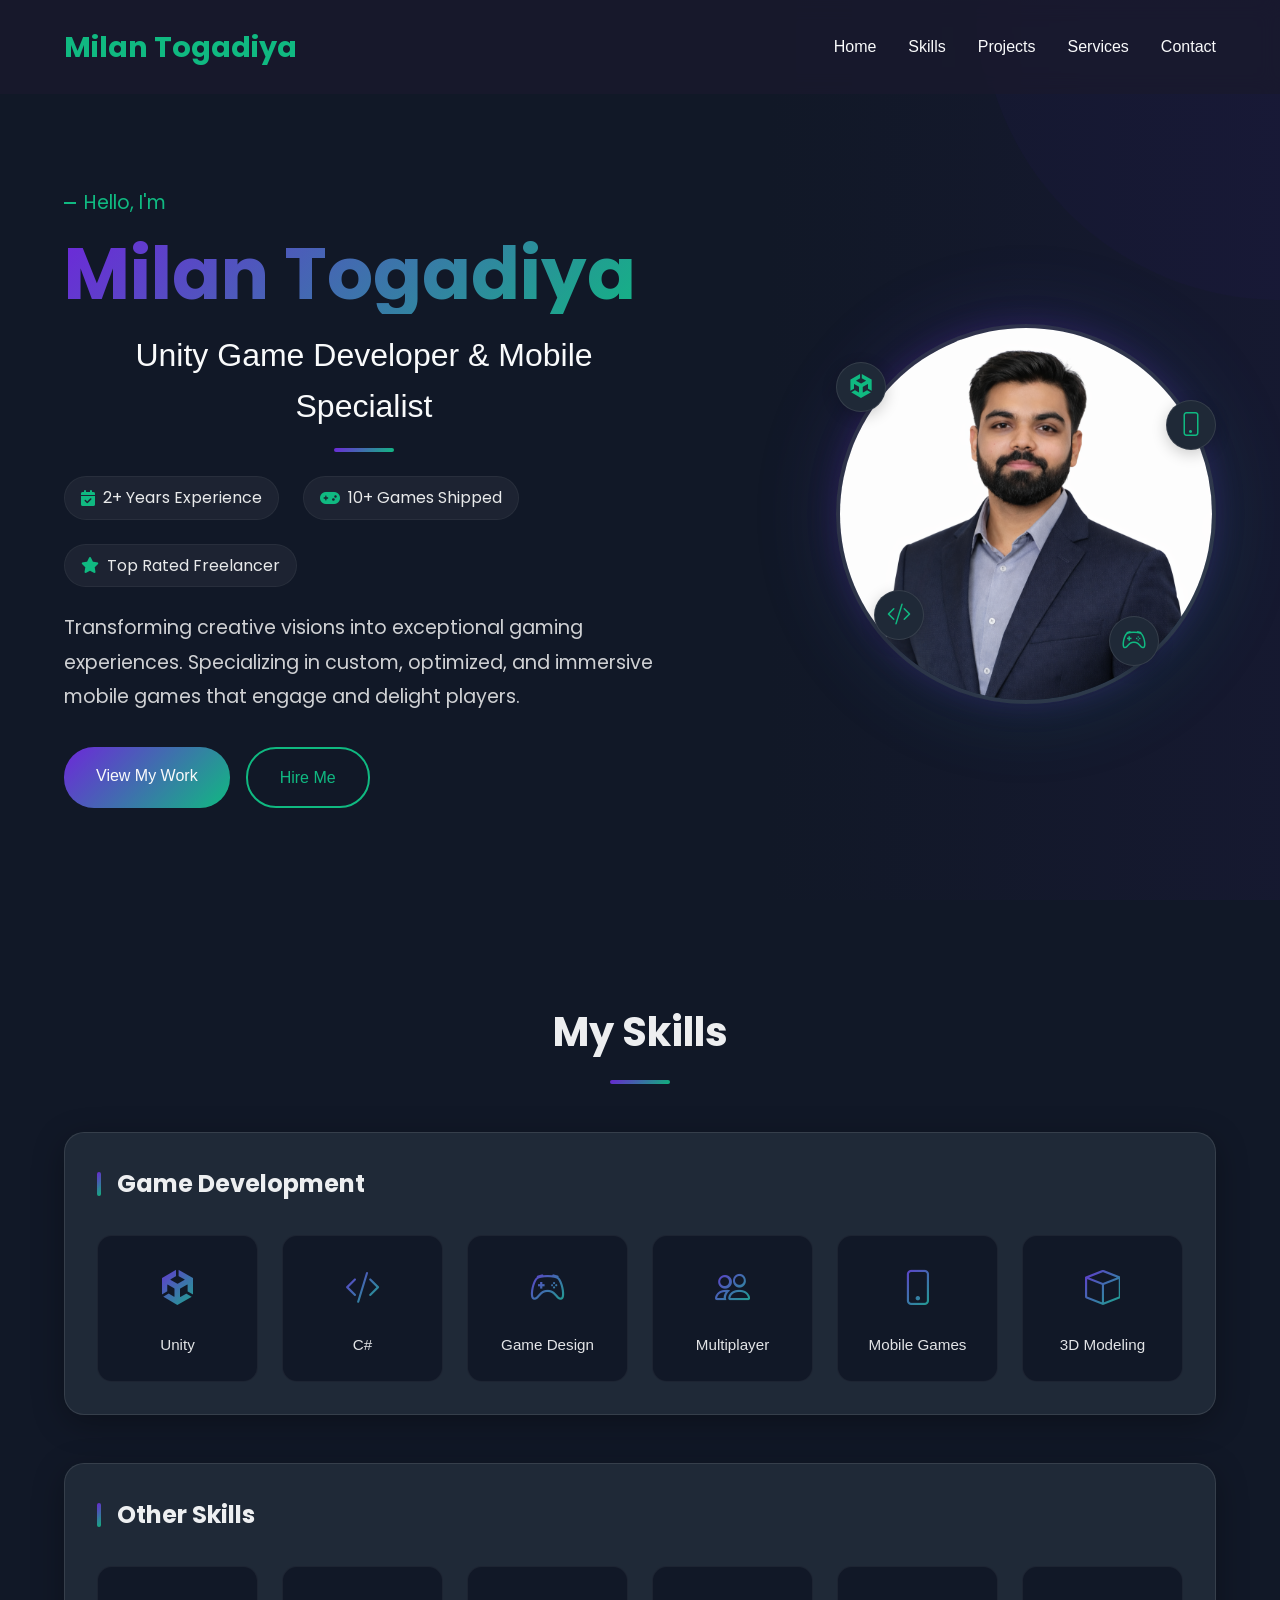
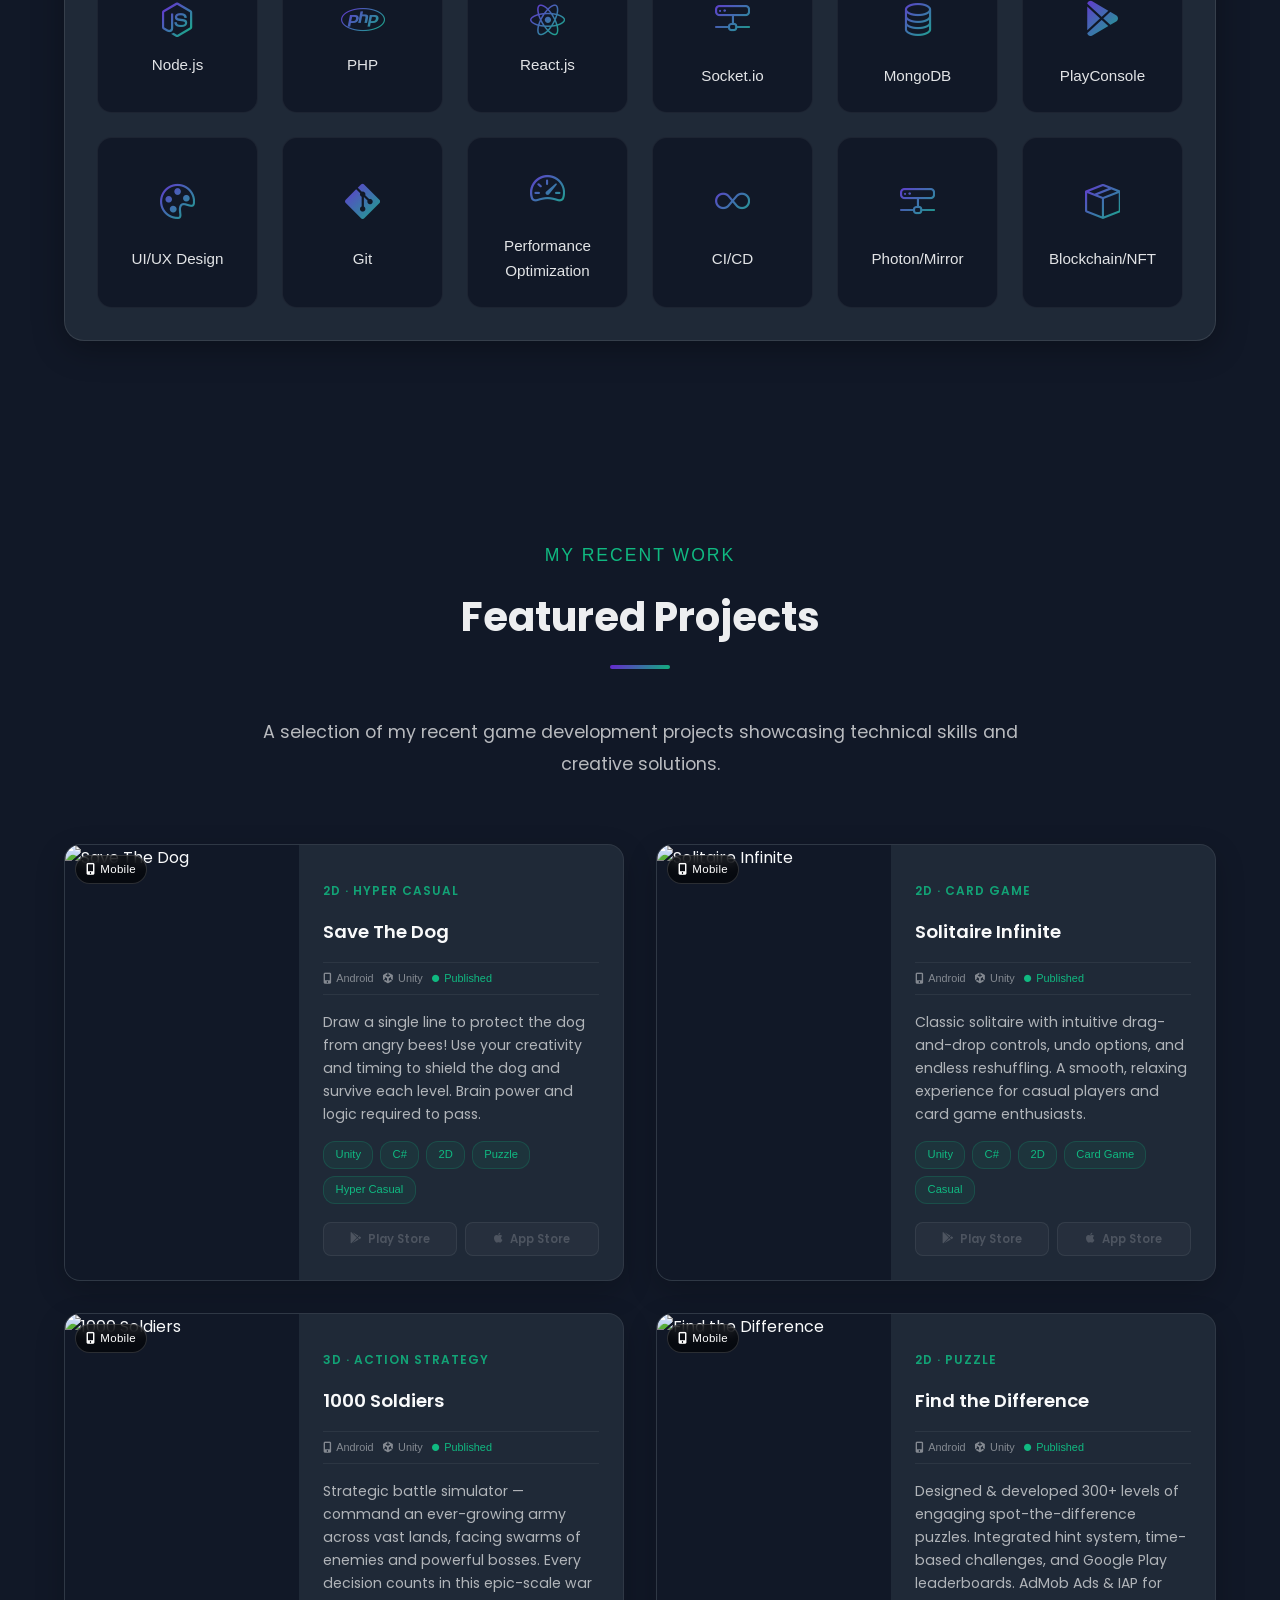
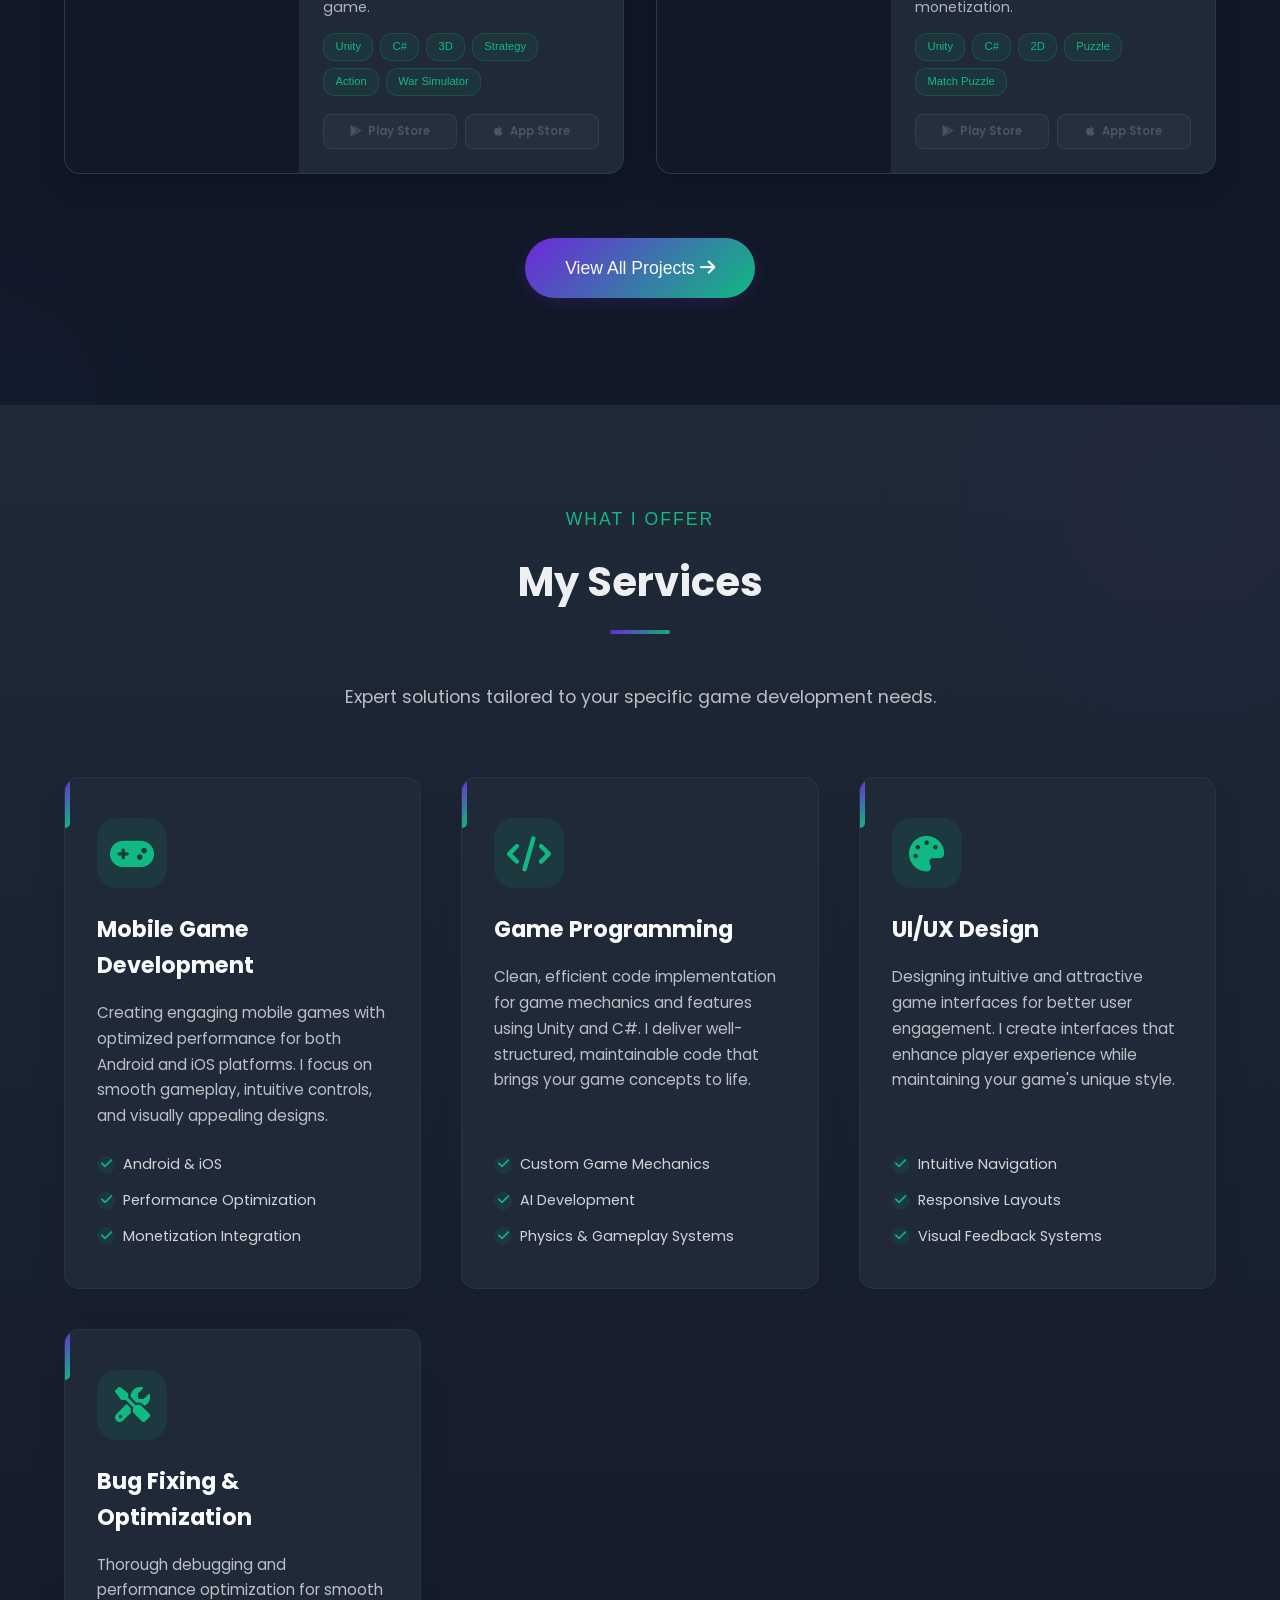
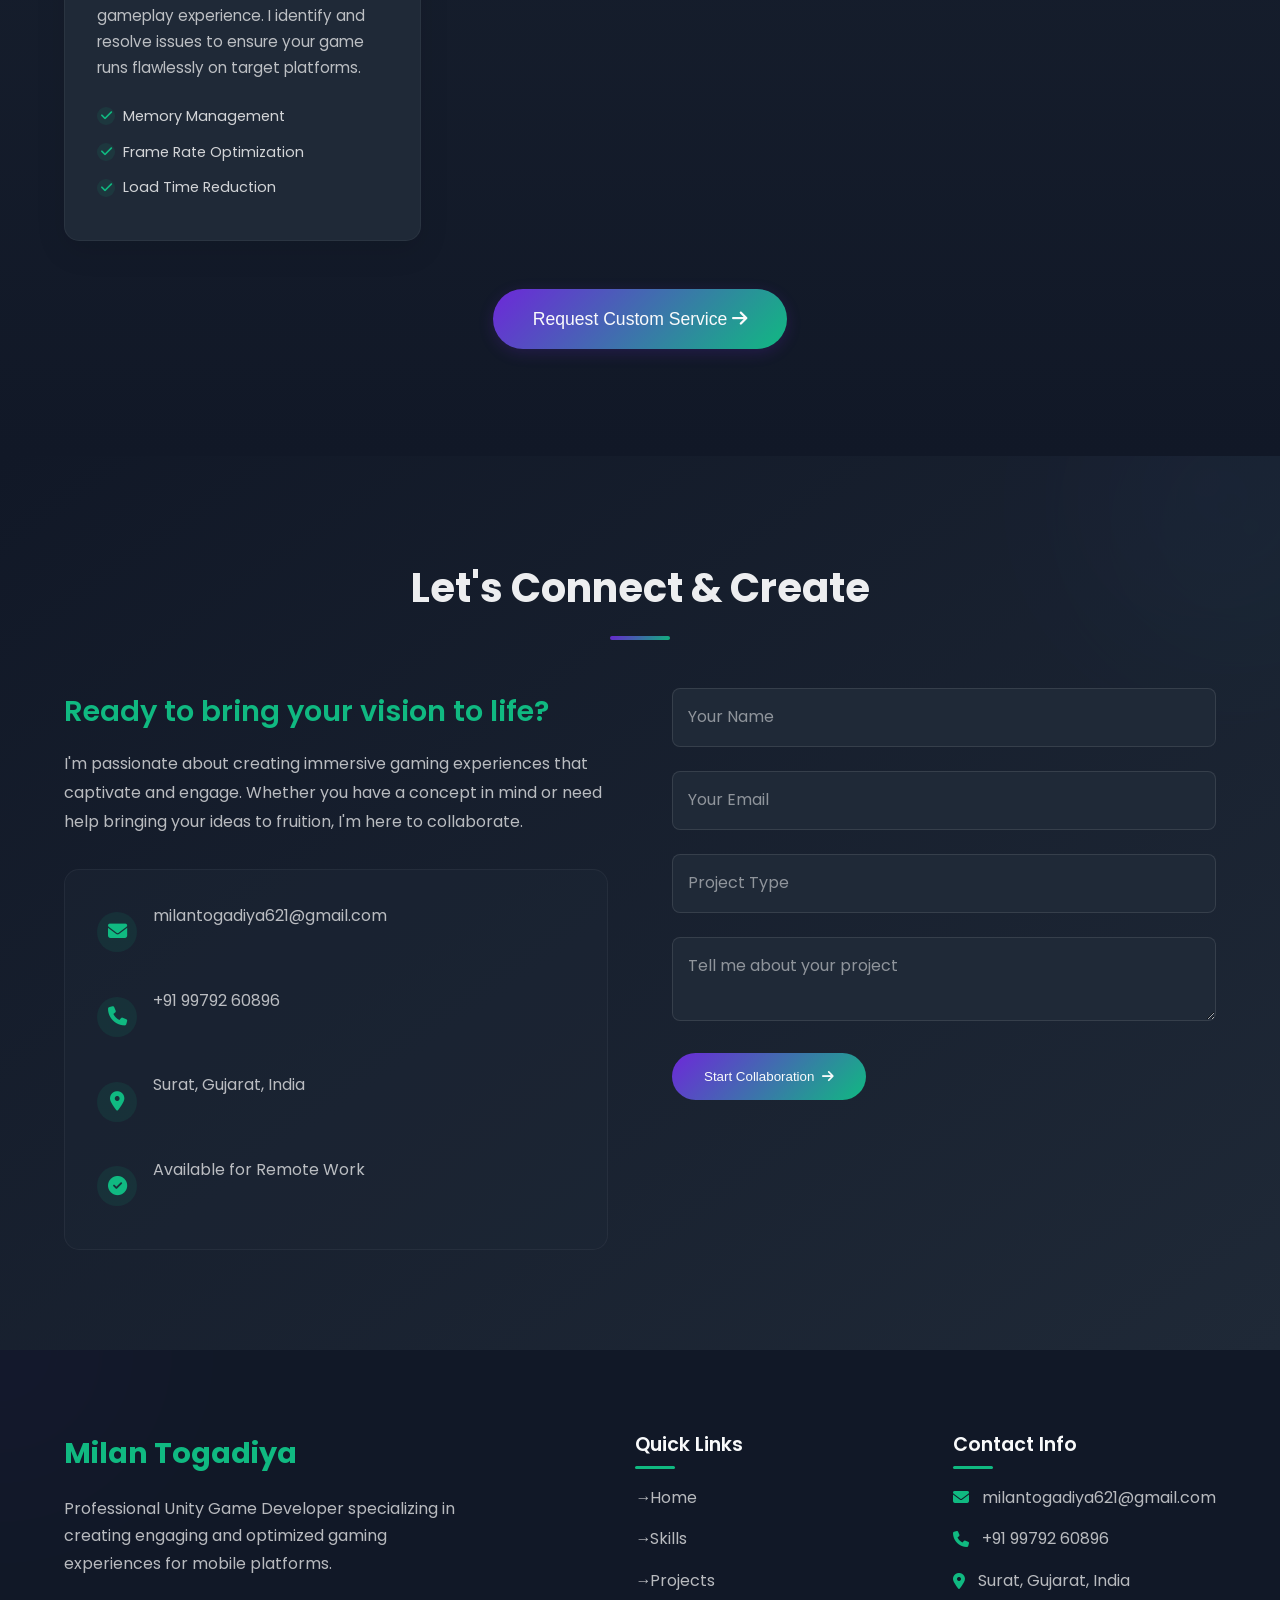
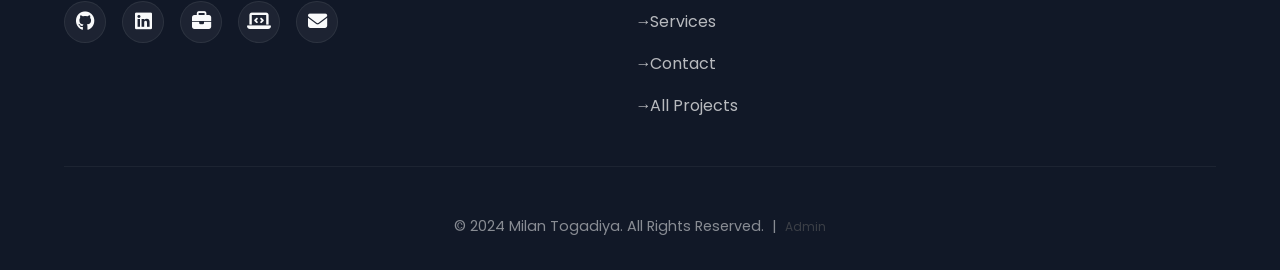
==== commit f1b17e6b: "Add dynamic project system with admin panel" ====
--- a/index.html
+++ b/index.html
@@ -167,141 +167,8 @@
                 skills and creative solutions.</p>
         </div>
 
-        <div class="project-grid">
-
-            <div class="project-card">
-                <div class="project-media">
-                    <img src="assets/icons/Project2.png" alt="Save The Dog">
-                    <video autoplay muted loop playsinline onerror="this.style.display='none'">
-                        <source src="assets/videos/Project2.mp4" type="video/mp4">
-                    </video>
-                    <div class="media-badge"><i class="fas fa-mobile-alt"></i> Mobile</div>
-                </div>
-                <div class="project-info">
-                    <div class="project-info-top">
-                        <div class="project-meta"><span class="project-type">2D · Hyper Casual</span></div>
-                        <h3>Save The Dog</h3>
-                        <div class="project-platform">
-                            <span><i class="fas fa-mobile-alt"></i> Android</span>
-                            <span><i class="fab fa-unity"></i> Unity</span>
-                            <span class="status-published"><i class="fas fa-circle" style="font-size:0.45rem"></i>
-                                Published</span>
-                        </div>
-                    </div>
-                    <p>Draw a single line to protect the dog from angry bees! Use your creativity and timing to shield
-                        the dog and survive each level. Brain power and logic required to pass.</p>
-                    <div class="project-info-footer">
-                        <div class="project-tags">
-                            <span>Unity</span><span>C#</span><span>2D</span><span>Puzzle</span><span>Hyper Casual</span>
-                        </div>
-                        <div class="project-store-btns">
-                            <a href="#" class="store-btn disabled"><i class="fab fa-google-play"></i> Play Store</a>
-                            <a href="#" class="store-btn disabled"><i class="fab fa-apple"></i> App Store</a>
-                        </div>
-                    </div>
-                </div>
-            </div>
-
-            <div class="project-card">
-                <div class="project-media">
-                    <img src="assets/icons/Project3.jpg" alt="Solitaire Infinite">
-                    <video autoplay muted loop playsinline onerror="this.style.display='none'">
-                        <source src="assets/videos/Project3.mp4" type="video/mp4">
-                    </video>
-                    <div class="media-badge"><i class="fas fa-mobile-alt"></i> Mobile</div>
-                </div>
-                <div class="project-info">
-                    <div class="project-info-top">
-                        <div class="project-meta"><span class="project-type">2D · Card Game</span></div>
-                        <h3>Solitaire Infinite</h3>
-                        <div class="project-platform">
-                            <span><i class="fas fa-mobile-alt"></i> Android</span>
-                            <span><i class="fab fa-unity"></i> Unity</span>
-                            <span class="status-published"><i class="fas fa-circle" style="font-size:0.45rem"></i>
-                                Published</span>
-                        </div>
-                    </div>
-                    <p>Classic solitaire with intuitive drag-and-drop controls, undo options, and endless reshuffling. A
-                        smooth, relaxing experience for casual players and card game enthusiasts.</p>
-                    <div class="project-info-footer">
-                        <div class="project-tags">
-                            <span>Unity</span><span>C#</span><span>2D</span><span>Card Game</span><span>Classic</span>
-                        </div>
-                        <div class="project-store-btns">
-                            <a href="#" class="store-btn disabled"><i class="fab fa-google-play"></i> Play Store</a>
-                            <a href="#" class="store-btn disabled"><i class="fab fa-apple"></i> App Store</a>
-                        </div>
-                    </div>
-                </div>
-            </div>
-
-            <div class="project-card">
-                <div class="project-media">
-                    <img src="assets/icons/Project4.png" alt="1000 Soldiers">
-                    <video autoplay muted loop playsinline onerror="this.style.display='none'">
-                        <source src="assets/videos/Project4.mp4" type="video/mp4">
-                    </video>
-                    <div class="media-badge"><i class="fas fa-mobile-alt"></i> Mobile</div>
-                </div>
-                <div class="project-info">
-                    <div class="project-info-top">
-                        <div class="project-meta"><span class="project-type">3D · Strategy</span></div>
-                        <h3>1000 Soldiers</h3>
-                        <div class="project-platform">
-                            <span><i class="fas fa-mobile-alt"></i> Android</span>
-                            <span><i class="fab fa-unity"></i> Unity</span>
-                            <span class="status-published"><i class="fas fa-circle" style="font-size:0.45rem"></i>
-                                Published</span>
-                        </div>
-                    </div>
-                    <p>Strategic battle simulator — command an ever-growing army across vast lands, facing swarms of
-                        enemies and powerful bosses. Every decision counts in this epic-scale war game.</p>
-                    <div class="project-info-footer">
-                        <div class="project-tags">
-                            <span>Unity</span><span>C#</span><span>3D</span><span>Strategy</span><span>War
-                                Simulator</span>
-                        </div>
-                        <div class="project-store-btns">
-                            <a href="#" class="store-btn disabled"><i class="fab fa-google-play"></i> Play Store</a>
-                            <a href="#" class="store-btn disabled"><i class="fab fa-apple"></i> App Store</a>
-                        </div>
-                    </div>
-                </div>
-            </div>
-
-            <div class="project-card">
-                <div class="project-media">
-                    <img src="assets/icons/Project5.png" alt="Find the Difference">
-                    <video autoplay muted loop playsinline onerror="this.style.display='none'">
-                        <source src="assets/videos/Project5.mp4" type="video/mp4">
-                    </video>
-                    <div class="media-badge"><i class="fas fa-mobile-alt"></i> Mobile</div>
-                </div>
-                <div class="project-info">
-                    <div class="project-info-top">
-                        <div class="project-meta"><span class="project-type">2D · Puzzle</span></div>
-                        <h3>Find the Difference</h3>
-                        <div class="project-platform">
-                            <span><i class="fas fa-mobile-alt"></i> Android</span>
-                            <span><i class="fab fa-unity"></i> Unity</span>
-                            <span class="status-published"><i class="fas fa-circle" style="font-size:0.45rem"></i>
-                                Published</span>
-                        </div>
-                    </div>
-                    <p>Designed & developed 300+ levels of engaging spot-the-difference puzzles. Integrated hint system,
-                        time-based challenges, and Google Play leaderboards. AdMob Ads & IAP for monetization.</p>
-                    <div class="project-info-footer">
-                        <div class="project-tags">
-                            <span>Unity</span><span>C#</span><span>2D</span><span>Puzzle</span><span>Match Puzzle</span>
-                        </div>
-                        <div class="project-store-btns">
-                            <a href="#" class="store-btn disabled"><i class="fab fa-google-play"></i> Play Store</a>
-                            <a href="#" class="store-btn disabled"><i class="fab fa-apple"></i> App Store</a>
-                        </div>
-                    </div>
-                </div>
-            </div>
-
+        <div class="project-grid" id="projectsContainer">
+            <!-- Projects loaded dynamically from projects.json -->
         </div>
 
         <div class="center-button">
@@ -484,6 +351,11 @@
     <!-- EmailJS SDK for contact form email sending -->
     <script type="text/javascript" src="https://cdn.jsdelivr.net/npm/@emailjs/browser@4/dist/email.min.js"></script>
     <script src="script.js"></script>
+    <!-- Dynamic Projects Loader -->
+    <script src="js/projects-loader.js"></script>
+    <script>
+        loadProjects({ containerId: 'projectsContainer', limit: 4, isProjectsPage: false });
+    </script>
 </body>
 
 </html>
